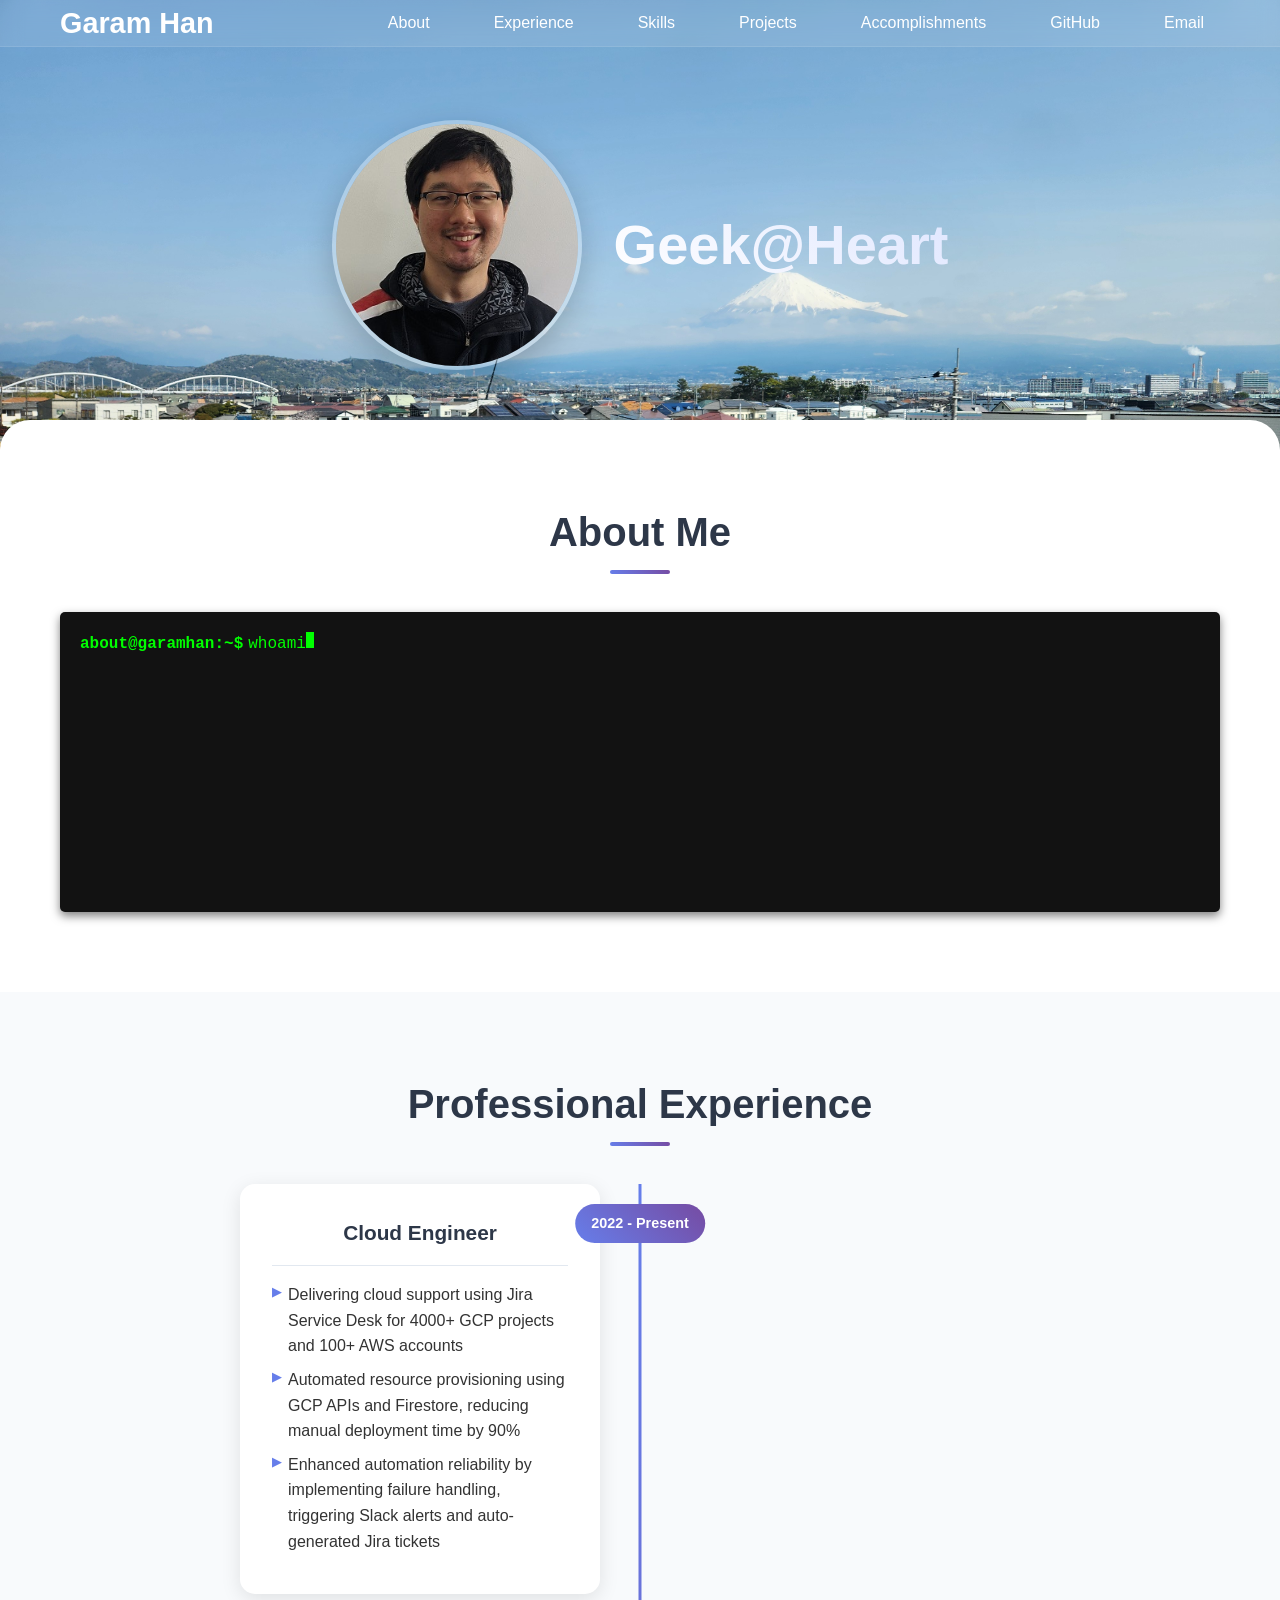
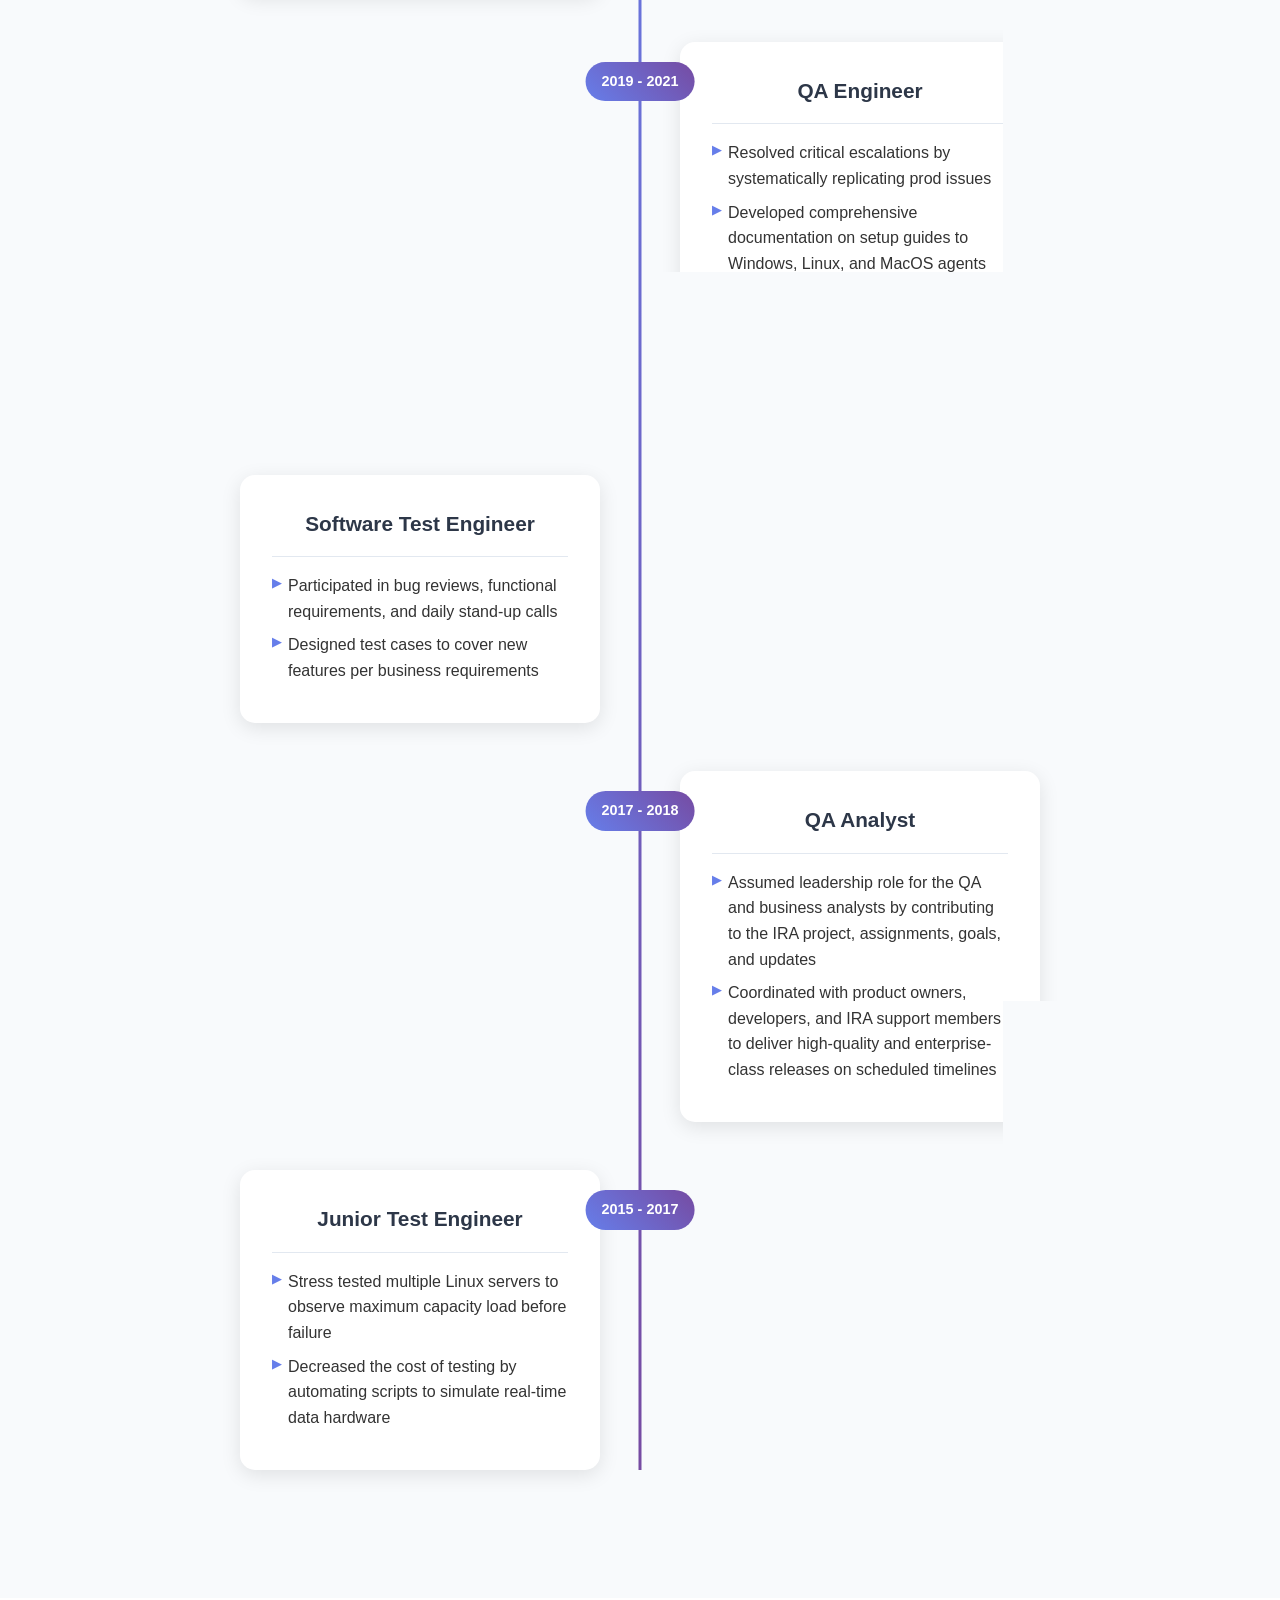
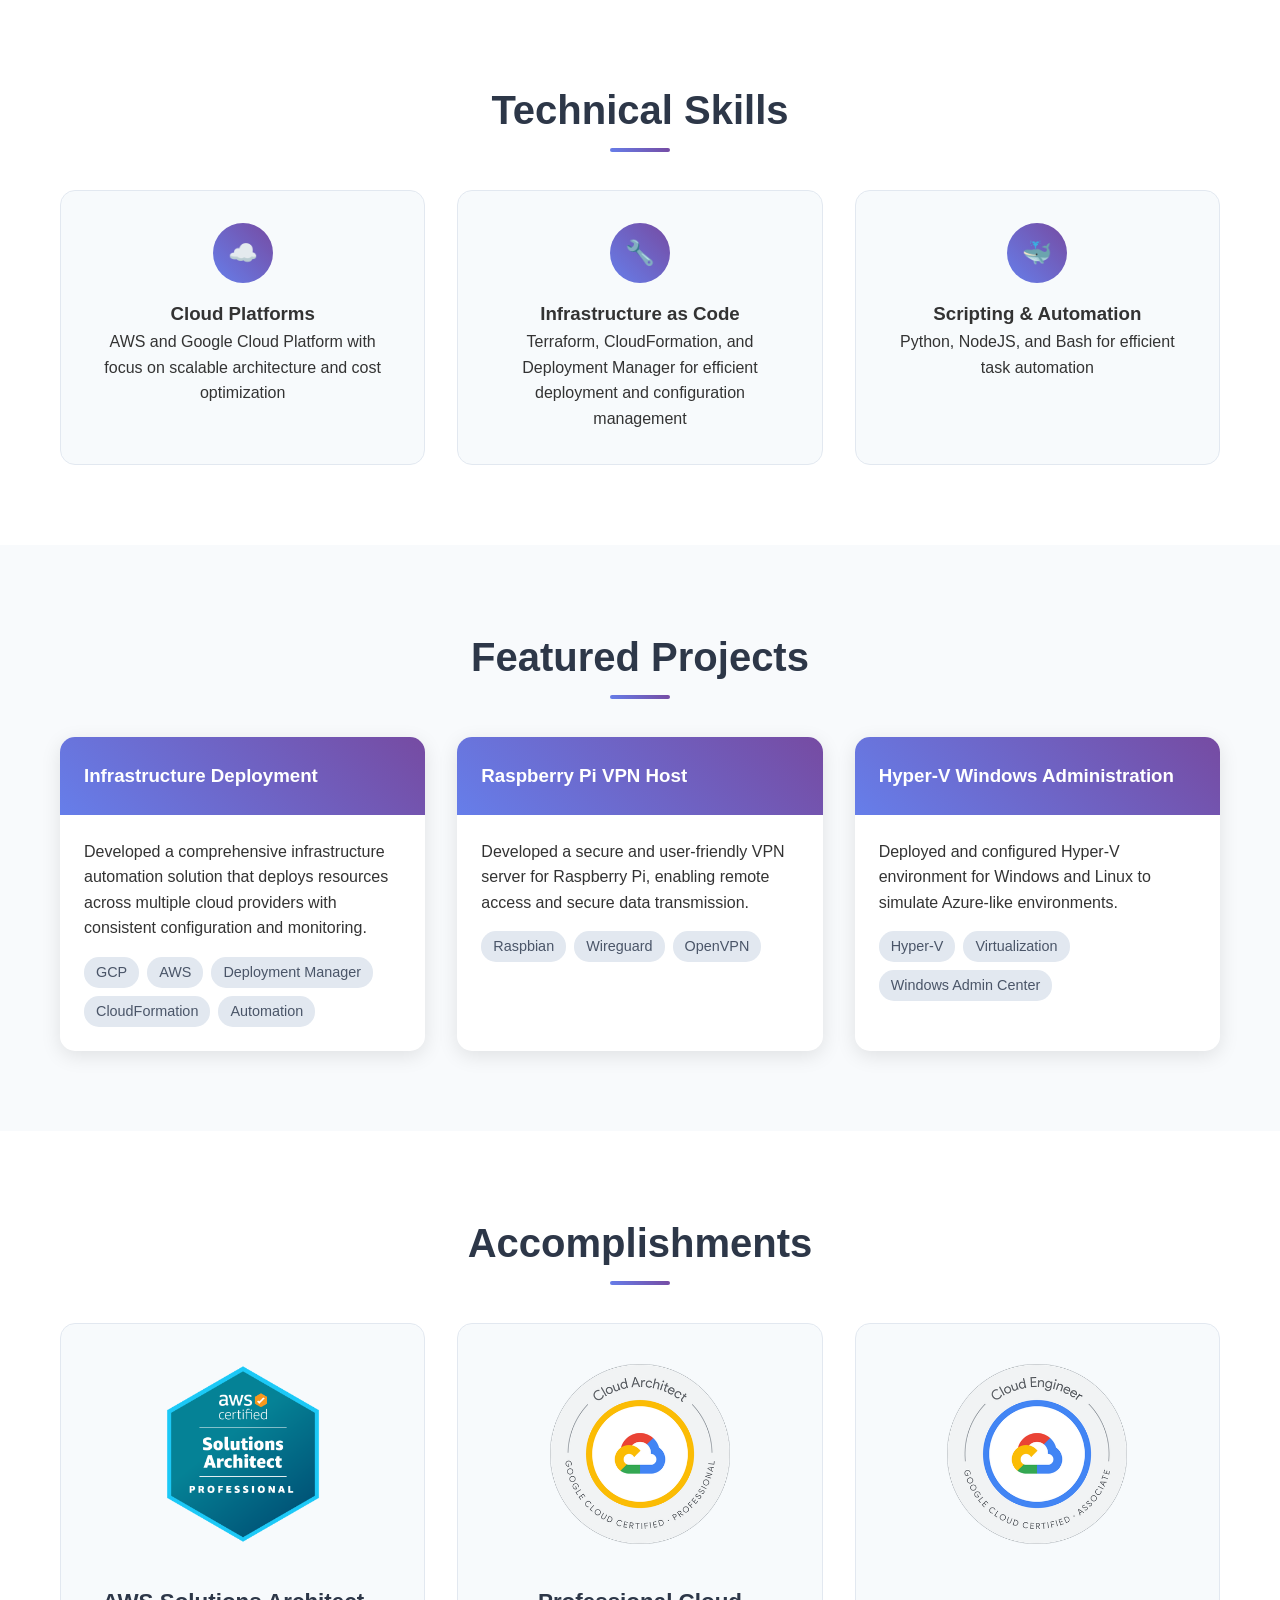
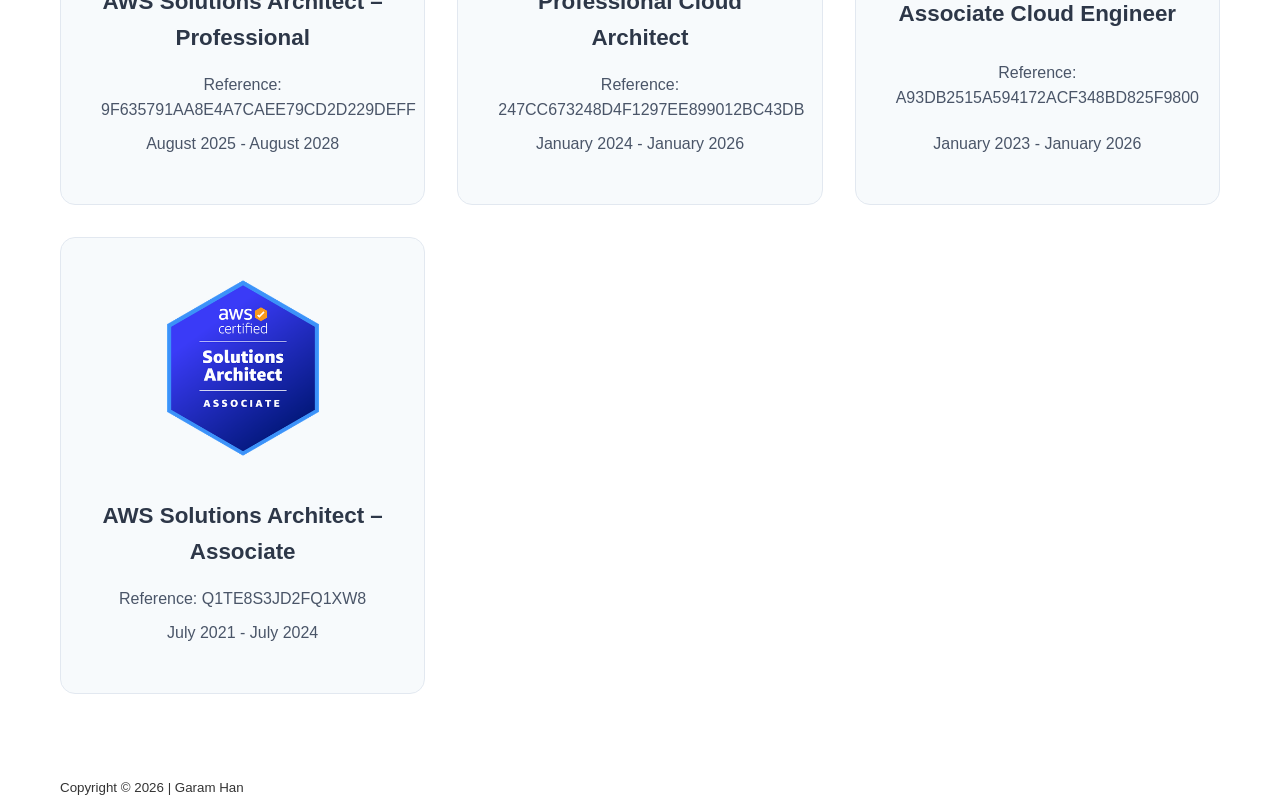
==== index.html @ a317a65d "New web design" ====
<!DOCTYPE html>
<html lang="en">
<head>
    <meta charset="UTF-8">
    <meta name="viewport" content="width=device-width, initial-scale=1.0">
    <title>Garam Han</title>
    <link rel="stylesheet" href="assets/css/main.css">
    <link rel="shortcut icon" href="images/favicon.ico" />
</head>
<body>
    <header>
        <nav class="container">
            <a class="logo">Garam Han</a>
            <ul class="nav-links">
                <li><a href="#about">About</a></li>
                <li><a href="#experience">Experience</a></li>
                <li><a href="#skills">Skills</a></li>
                <li><a href="#projects">Projects</a></li>
                <li><a href="#accomplishments">Accomplishments</a></li>
                <li><a href="https://github.com/garamh" target="_blank" rel="noopener noreferrer">GitHub</a></li>
                <li><a href="mailto:garamhan.it@gmail.com">Email</a></li>
            </ul>
        </nav>
    </header>

    <section class="hero">
        <div class="container">
            <div class="hero-content">
                <div class="hero-header">
                    <img src="images/profile.jpg" alt="Garam Han" class="hero-photo">
                    <h1>Geek@Heart</h1>
                </div>
            </div>
        </div>
    </section>

    <main>
        <section id="about" class="section">
            <div class="container">
            <h2 class="section-title">About Me</h2>
            <div class="about-content" style="display: flex; justify-content: center; align-items: center;">
                <div class="about-text fade-in-up" style="width: 100%; display: flex; justify-content: center;">
                <div id="cli" class="cli-console"></div>
                <script>
                    const cli = document.getElementById('cli');
                    const MAX_LINES = 6; // Maximum number of visible lines
                    let currentCursor = null;

                    function typeText(element, text, cursor, callback) {
                        let index = 0;
                        const interval = setInterval(() => {
                            if (index < text.length) {
                                element.textContent += text[index++];
                                if (cursor) {
                                    cursor.style.transform = `translateX(${element.offsetWidth}px)`;
                                }
                                checkAndRemoveOldLines();
                            } else {
                                clearInterval(interval);
                                if (callback) callback();
                            }
                        }, 150); // Slowed down typing speed
                    }

                    function checkAndRemoveOldLines() {
                        const lines = cli.querySelectorAll('.input-line');
                        if (lines.length > MAX_LINES) {
                            lines[0].remove();
                        }
                    }

                    function addInputLine(textToType = '', callback) {
                        // Remove previous cursor
                        if (currentCursor) {
                            currentCursor.remove();
                        }

                        const inputLine = document.createElement('div');
                        inputLine.className = 'input-line';

                        const label = document.createElement('label');
                        label.textContent = 'about@garamhan:~$ ';

                        const textContainer = document.createElement('div');
                        textContainer.className = 'text-container';

                        const span = document.createElement('span');
                        span.textContent = '';

                        const cursor = document.createElement('span');
                        cursor.className = 'blinking-cursor';
                        cursor.textContent = ' ';
                        currentCursor = cursor;

                        textContainer.appendChild(span);
                        textContainer.appendChild(cursor);
                        inputLine.appendChild(label);
                        inputLine.appendChild(textContainer);
                        cli.appendChild(inputLine);

                        typeText(span, textToType, cursor, callback);
                    }

                    function addOutputLine(text, delay = 800) { // Increased delay
                        return new Promise(resolve => {
                            setTimeout(() => {
                                const outputLine = document.createElement('div');
                                outputLine.className = 'input-line';
                                outputLine.innerHTML = text;
                                cli.appendChild(outputLine);
                                checkAndRemoveOldLines();
                                resolve();
                            }, delay);
                        });
                    }

                    async function initializeCLI() {
                        // Initial command
                        addInputLine('whoami', () => {
                            setTimeout(async () => {
                                await addOutputLine('Garam Han');
                                setTimeout(() => {
                                    addInputLine('cat about.txt', async () => {
                                        const lines = [
                                            'Passionate Cloud Engineer with expertise in AWS and Google Cloud.',
                                            'Specializing in:',
                                            '• Cloud Infrastructure & Automation',
                                            '• Infrastructure as Code (Terraform)',
                                            '• Container Orchestration (Kubernetes)',
                                            '• CI/CD Pipelines'
                                        ];
                                        
                                        for (let line of lines) {
                                            await addOutputLine(line, 800); // Slowed down line appearance
                                        }
                                    });
                                }, 1500); // Increased delay
                            }, 1000);
                        });
                    }

                    window.onload = initializeCLI;
                </script>
                </div>
            </div>
            </div>
        </section>

        <section id="experience" class="section" style="background: #f8fafc;">
            <div class="container">
                <h2 class="section-title">Professional Experience</h2>
                <div class="timeline">
                    <div class="timeline-item fade-in-up">
                        <div class="timeline-date">2022 - Present</div>
                        <div class="timeline-content">
                            <div class="timeline-role" style="text-align: center;">Cloud Engineer</div>
                            <!-- <div class="timeline-description">
                                Leading cloud infrastructure automation and optimization initiatives for enterprise clients.
                            </div> -->
                            <div class="timeline-achievements">
                                <ul>
                                    <li>Delivering cloud support using Jira Service Desk for 4000+ GCP projects and 100+ AWS accounts</li>
                                    <li>Automated resource provisioning using GCP APIs and Firestore, reducing manual deployment time by 90%</li>
                                    <li>Enhanced automation reliability by implementing failure handling, triggering Slack alerts and auto-generated Jira tickets</li>
                                </ul>
                            </div>
                        </div>
                    </div>
                    
                    <div class="timeline-item fade-in-up">
                        <div class="timeline-date">2019 - 2021</div>
                        <div class="timeline-content">
                            <div class="timeline-role" style="text-align: center;">QA Engineer</div>
                            <!-- <div class="timeline-description">
                                Focused on containerization and CI/CD pipeline development for scalable applications.
                            </div> -->
                            <div class="timeline-achievements">
                                <ul>
                                    <li>Resolved critical escalations by systematically replicating prod issues</li>
                                    <li>Developed comprehensive documentation on setup guides to Windows, Linux, and MacOS agents for QA testing</li>
                                    <li>Executed weekly production deployments, validating hotfixes and feature releases with 95% success rate</li>
                                </ul>
                            </div>
                        </div>
                    </div>
                    
                    <div class="timeline-item fade-in-up">
                        <div class="timeline-date">2018 - 2019</div>
                        <div class="timeline-content">
                            <div class="timeline-role" style="text-align: center;">Software Test Engineer</div>
                            <!-- <div class="timeline-description">
                                Started career focusing on cloud infrastructure basics and automation tools.
                            </div> -->
                            <div class="timeline-achievements">
                                <ul>
                                    <li>Participated in bug reviews, functional requirements, and daily stand-up calls</li>
                                    <li>Designed test cases to cover new features per business requirements</li>
                                </ul>
                            </div>
                        </div>
                    </div>

                    <div class="timeline-item fade-in-up">
                        <div class="timeline-date">2017 - 2018</div>
                        <div class="timeline-content">
                            <div class="timeline-role" style="text-align: center;">QA Analyst</div>
                            <!-- <div class="timeline-description">
                                Started career focusing on cloud infrastructure basics and automation tools.
                            </div> -->
                            <div class="timeline-achievements">
                                <ul>
                                    <li>Assumed leadership role for the QA and business analysts by contributing to the IRA project, assignments, goals, and updates</li>
                                    <li>Coordinated with product owners, developers, and IRA support members to deliver high-quality and enterprise-class releases on scheduled timelines</li>
                                </ul>
                            </div>
                        </div>
                    </div>

                    <div class="timeline-item fade-in-up">
                        <div class="timeline-date">2015 - 2017</div>
                        <div class="timeline-content">
                            <div class="timeline-role" style="text-align: center;">Junior Test Engineer</div>
                            <!-- <div class="timeline-description">
                                Started career focusing on cloud infrastructure basics and automation tools.
                            </div> -->
                            <div class="timeline-achievements">
                                <ul>
                                    <li>Stress tested multiple Linux servers to observe maximum capacity load before failure</li>
                                    <li>Decreased the cost of testing by automating scripts to simulate real-time data hardware</li>
                                </ul>
                            </div>
                        </div>
                    </div>
                </div>
            </div>
        </section>

        <section id="skills" class="section">
            <div class="container">
                <h2 class="section-title">Technical Skills</h2>
                <div class="skills-grid">
                    <div class="skill-card fade-in-up">
                        <div class="skill-icon">☁️</div>
                        <h3>Cloud Platforms</h3>
                        <p>AWS and Google Cloud Platform with focus on scalable architecture and cost optimization</p>
                    </div>
                    <div class="skill-card fade-in-up">
                        <div class="skill-icon">🔧</div>
                        <h3>Infrastructure as Code</h3>
                        <p>Terraform, CloudFormation, and Deployment Manager for efficient deployment and configuration management</p>
                    </div>
                    <div class="skill-card fade-in-up">
                        <div class="skill-icon">🐳</div>
                        <h3>Scripting & Automation</h3>
                        <p>Python, NodeJS, and Bash for efficient task automation</p>
                    </div>
                </div>
            </div>
        </section>

        <section id="projects" class="section" style="background: #f8fafc;">
            <div class="container">
                <h2 class="section-title">Featured Projects</h2>
                <div class="projects-grid">
                    <div class="project-card fade-in-up">
                        <div class="project-header">
                            <h3>Infrastructure Deployment</h3>
                        </div>
                        <div class="project-content">
                            <p>Developed a comprehensive infrastructure automation solution that deploys resources across multiple cloud providers with consistent configuration and monitoring.</p>
                            <div class="tech-tags">
                                <span class="tech-tag">GCP</span>
                                <span class="tech-tag">AWS</span>
                                <span class="tech-tag">Deployment Manager</span>
                                <span class="tech-tag">CloudFormation</span>
                                <span class="tech-tag">Automation</span>
                            </div>
                        </div>
                    </div>
                    <div class="project-card fade-in-up">
                        <div class="project-header">
                            <h3>Raspberry Pi VPN Host</h3>
                        </div>
                        <div class="project-content">
                            <p>Developed a secure and user-friendly VPN server for Raspberry Pi, enabling remote access and secure data transmission.</p>
                            <div class="tech-tags">
                                <span class="tech-tag">Raspbian</span>
                                <span class="tech-tag">Wireguard</span>
                                <span class="tech-tag">OpenVPN</span>
                            </div>
                        </div>
                    </div>
                    <div class="project-card fade-in-up">
                        <div class="project-header">
                            <h3>Hyper-V Windows Administration</h3>
                        </div>
                        <div class="project-content">
                            <p>Deployed and configured Hyper-V environment for Windows and Linux to simulate Azure-like environments.</p>
                            <div class="tech-tags">
                                <span class="tech-tag">Hyper-V</span>
                                <span class="tech-tag">Virtualization</span>
                                <span class="tech-tag">Windows Admin Center</span>
                            </div>
                        </div>
                    </div>
                </div>
            </div>
        </section>

        <section id="accomplishments" class="section">
            <div class="container">
                <h2 class="section-title">Accomplishments</h2>
                <div class="accomplishments-grid">
                    <div class="skill-card fade-in-up">
                        <a href="https://www.credly.com/users/garam" class="image" target="_blank" rel="noopener noreferrer"><img src="images/sap.png" alt="" /></a>
                        <h3>AWS Solutions Architect – Professional</h3>
                        <p>Reference: 9F635791AA8E4A7CAEE79CD2D229DEFF</p>
                        <p>August 2025 - August 2028</p>
                    </div>
                    <div class="skill-card fade-in-up">
                        <a href="https://www.credly.com/users/garam" class="image" target="_blank" rel="noopener noreferrer"><img src="images/pca.png" alt="" /></a>
                        <h3>Professional Cloud Architect</h3>
                        <p>Reference: 247CC673248D4F1297EE899012BC43DB</p>
                        <p>January 2024 - January 2026</p>
                    </div>
                    <div class="skill-card fade-in-up">
                        <a href="https://www.credly.com/users/garam" class="image" target="_blank" rel="noopener noreferrer"><img src="images/ace.png" alt="" /></a>
                        <h3>Associate Cloud Engineer</h3>
                        <p>Reference: A93DB2515A594172ACF348BD825F9800</p>
                        <p>January 2023 - January 2026</p>
                    </div>
                    <div class="skill-card fade-in-up">
                        <a href="https://www.credly.com/users/garam" class="image" target="_blank" rel="noopener noreferrer"><img src="images/co2.png" alt="" /></a>
                        <h3>AWS Solutions Architect – Associate</h3>
                        <p>Reference: Q1TE8S3JD2FQ1XW8</p>
                        <p>July 2021 - July 2024</p>
                    </div>
                </div>
            </div>
        </section>

        <section class="footer">
            <div class="container">
                <small class="copyright">Copyright &copy; <script>document.write(new Date().getFullYear())</script> | Garam Han
				    </small>
            </div>
        </section>
    </main>

    <script src="assets/js/main.js"></script>
</body>
</html>
---- assets/css/main.css ----
* {
    margin: 0;
    padding: 0;
    box-sizing: border-box;
}

@keyframes blink {
    0%, 100% { opacity: 1; }
    50% { opacity: 0; }
}

body {
    font-family: -apple-system, BlinkMacSystemFont, 'Segoe UI', Roboto, Oxygen, Ubuntu, Cantarell, sans-serif;
    line-height: 1.6;
    color: #333;
    background: url('../../images/fuji.jpg') center 85%/cover no-repeat fixed;
    min-height: 100vh;
    position: relative;
    background-color: #f5f5f5;
}

body::before {
    content: '';
    position: absolute;
    top: 0;
    left: 0;
    right: 0;
    bottom: 0;
    /* background: linear-gradient(135deg, rgba(102, 126, 234, 0.8) 0%, rgba(118, 75, 162, 0.8) 100%); */
    z-index: 1;
}

body > * {
    position: relative;
    z-index: 2;
}

.container {
    max-width: 1200px;
    margin: 0 auto;
    padding: 0 20px;
}

/* Header */
header {
    background: rgba(255, 255, 255, 0.1);
    backdrop-filter: blur(10px);
    border-bottom: 1px solid rgba(255, 255, 255, 0.1);
    position: fixed;
    width: 100%;
    top: 0;
    z-index: 1000;
    transition: all 0.3s ease;
}

nav {
    display: flex;
    justify-content: space-between;
    align-items: center;
    padding: 1rem 0;
}

.logo {
    font-size: 1.8rem;
    font-weight: 700;
    color: white;
    text-decoration: none;
}

.nav-links {
    display: flex;
    list-style: none;
    gap: 2rem;
}

.nav-links a {
    color: white;
    text-decoration: none;
    font-weight: 500;
    transition: all 0.3s ease;
    padding: 0.5rem 1rem;
    border-radius: 25px;
}

.nav-links a:hover {
    background: rgba(255, 255, 255, 0.2);
    transform: translateY(-2px);
}

/* Hero Section */
.hero {
    padding: 120px 0 80px;
    text-align: center;
    color: white;
}

.hero-content {
    animation: fadeInUp 1s ease-out;
}

.hero-header {
    display: flex;
    align-items: center;
    justify-content: center;
    gap: 2rem;
}

/* CLI Console Styles */
.cli-console {
    background-color: rgba(0, 0, 0, 0.8);
    border-radius: 8px;
    padding: 20px;
    color: #fff;
    font-family: 'Courier New', Courier, monospace;
    min-width: 600px;
    min-height: 200px;
    box-shadow: 0 4px 6px rgba(0, 0, 0, 0.1);
}

.input-line {
    white-space: nowrap;
    margin-bottom: 10px;
    font-size: 16px;
}

.input-line label {
    color: #00ff00;
    margin-right: 8px;
}

.blinking-cursor {
    animation: blink 1s infinite;
    margin-bottom: 1rem;
}

.hero-photo {
    width: 250px;
    height: 250px;
    border-radius: 50%;
    border: 4px solid rgba(255, 255, 255, 0.3);
    box-shadow: 0 10px 30px rgba(0, 0, 0, 0.2);
    object-fit: cover;
    user-select: none;
    -webkit-user-drag: none;
    -webkit-user-select: none;
    -moz-user-select: none;
    -ms-user-select: none;
    pointer-events: none;
    display: block;
    overflow: hidden;
}

.hero h1 {
    font-size: 3.5rem;
    font-weight: 700;
    background: linear-gradient(45deg, #fff, #e0e7ff);
    background-clip: text;
    -webkit-background-clip: text;
    -webkit-text-fill-color: transparent;
}

@keyframes float {
    0%, 100% { transform: translateY(0px); }
    50% { transform: translateY(-10px); }
}

.hero .subtitle {
    font-size: 1.3rem;
    margin-bottom: 2rem;
    opacity: 0.9;
}

.cta-button {
    display: inline-block;
    padding: 12px 30px;
    background: linear-gradient(45deg, #ff6b6b, #ee5a52);
    color: white;
    text-decoration: none;
    border-radius: 50px;
    font-weight: 600;
    transition: all 0.3s ease;
    box-shadow: 0 4px 15px rgba(255, 107, 107, 0.3);
}

.cta-button:hover {
    transform: translateY(-3px);
    box-shadow: 0 8px 25px rgba(255, 107, 107, 0.4);
}

/* Main Content */
main {
    background: white;
    border-radius: 30px 30px 0 0;
    margin-top: -30px;
    position: relative;
    z-index: 10;
    min-height: 100vh;
}

.section {
    padding: 80px 0;
}

.section-title {
    font-size: 2.5rem;
    text-align: center;
    margin-bottom: 3rem;
    color: #2d3748;
    position: relative;
}

.section-title::after {
    content: '';
    position: absolute;
    bottom: -10px;
    left: 50%;
    transform: translateX(-50%);
    width: 60px;
    height: 4px;
    background: linear-gradient(45deg, #667eea, #764ba2);
    border-radius: 2px;
}

/* About Section */
.about-content {
    display: grid;
    grid-template-columns: 1fr 1fr;
    gap: 4rem;
    align-items: center;
}

.about-text {
    font-size: 1.1rem;
    line-height: 1.8;
    color: #4a5568;
}

.about-image {
    text-align: center;
}

.profile-card {
    background: linear-gradient(135deg, #667eea 0%, #764ba2 100%);
    padding: 2rem;
    border-radius: 20px;
    color: white;
    box-shadow: 0 20px 40px rgba(102, 126, 234, 0.2);
}

/* Experience Timeline */
.timeline {
    position: relative;
    max-width: 800px;
    margin: 0 auto;
}

.timeline::before {
    content: '';
    position: absolute;
    left: 50%;
    top: 0;
    bottom: 0;
    width: 3px;
    background: linear-gradient(180deg, #667eea, #764ba2);
    transform: translateX(-50%);
}

.timeline-item {
    margin-bottom: 3rem;
    position: relative;
}

.timeline-content {
    background: white;
    padding: 2rem;
    border-radius: 15px;
    box-shadow: 0 5px 20px rgba(0, 0, 0, 0.1);
    width: 45%;
    position: relative;
    transition: all 0.3s ease;
}

.timeline-content:hover {
    transform: translateY(-5px);
    box-shadow: 0 10px 30px rgba(0, 0, 0, 0.15);
}

.timeline-item:nth-child(odd) .timeline-content {
    margin-left: auto;
    margin-right: 55%;
}

.timeline-item:nth-child(even) .timeline-content {
    margin-left: 55%;
}

.timeline-date {
    position: absolute;
    left: 50%;
    top: 20px;
    transform: translateX(-50%);
    background: linear-gradient(45deg, #667eea, #764ba2);
    color: white;
    padding: 0.5rem 1rem;
    border-radius: 20px;
    font-weight: 600;
    font-size: 0.9rem;
    z-index: 10;
}

.timeline-company {
    color: #667eea;
    font-weight: 600;
    font-size: 0.9rem;
    margin-bottom: 0.5rem;
}

.timeline-role {
    font-size: 1.3rem;
    font-weight: 600;
    color: #2d3748;
    margin-bottom: 1rem;
}

.timeline-description {
    color: #4a5568;
    line-height: 1.6;
}

.timeline-achievements {
    margin-top: 1rem;
    padding-top: 1rem;
    border-top: 1px solid #e2e8f0;
}

.timeline-achievements ul {
    list-style: none;
    padding-left: 0;
}

.timeline-achievements li {
    margin-bottom: 0.5rem;
    padding-left: 1rem;
    position: relative;
}

.timeline-achievements li::before {
    content: '▶';
    position: absolute;
    left: 0;
    color: #667eea;
    font-size: 0.8rem;
}

/* Skills Section */
.skills-grid {
    display: grid;
    grid-template-columns: repeat(auto-fit, minmax(250px, 1fr));
    gap: 2rem;
}

/* Accomplishments Section */
.accomplishments-grid {
    display: grid;
    grid-template-columns: repeat(auto-fit, minmax(350px, 1fr));
    gap: 2rem;
}

.skill-card {
    background: #f7fafc;
    padding: 2rem;
    border-radius: 15px;
    text-align: center;
    transition: all 0.3s ease;
    border: 1px solid #e2e8f0;
}

.skill-card:hover {
    transform: translateY(-5px);
    box-shadow: 0 10px 30px rgba(0, 0, 0, 0.1);
}

.skill-icon {
    width: 60px;
    height: 60px;
    background: linear-gradient(45deg, #667eea, #764ba2);
    border-radius: 50%;
    display: flex;
    align-items: center;
    justify-content: center;
    margin: 0 auto 1rem;
    font-size: 1.5rem;
    color: white;
}

/* Projects Section */
.projects-grid {
    display: grid;
    grid-template-columns: repeat(auto-fit, minmax(350px, 1fr));
    gap: 2rem;
}

.project-card {
    background: white;
    border-radius: 15px;
    overflow: hidden;
    box-shadow: 0 5px 20px rgba(0, 0, 0, 0.1);
    transition: all 0.3s ease;
}

.project-card:hover {
    transform: translateY(-10px);
    box-shadow: 0 20px 40px rgba(0, 0, 0, 0.15);
}

.project-header {
    background: linear-gradient(45deg, #667eea, #764ba2);
    padding: 1.5rem;
    color: white;
}

.project-content {
    padding: 1.5rem;
}

.tech-tags {
    display: flex;
    flex-wrap: wrap;
    gap: 0.5rem;
    margin-top: 1rem;
}

.tech-tag {
    background: #e2e8f0;
    color: #4a5568;
    padding: 0.25rem 0.75rem;
    border-radius: 15px;
    font-size: 0.9rem;
}

/* Animations */
@keyframes fadeInUp {
    from {
        opacity: 0;
        transform: translateY(30px);
    }
    to {
        opacity: 1;
        transform: translateY(0);
    }
}

.fade-in-up {
    animation: fadeInUp 0.8s ease-out forwards;
    opacity: 0;
}

/* Mobile Responsiveness */
@media (max-width: 768px) {
    .nav-links {
        display: none;
    }

    .hero-header {
        flex-direction: column;
        gap: 1rem;
    }

    .hero-photo {
        width: 100px;
        height: 100px;
    }

    .hero h1 {
        font-size: 2.5rem;
    }

    .about-content {
        grid-template-columns: 1fr;
        gap: 2rem;
    }

    .section {
        padding: 60px 0;
    }

    /* Timeline mobile styles */
    .timeline::before {
        left: 20px;
    }

    .timeline-content {
        width: calc(100% - 80px);
        margin-left: 60px !important;
        margin-right: 0 !important;
    }

    .timeline-date {
        left: 20px;
        transform: translateX(-50%);
    }
}

/* Smooth scrolling */
html {
    scroll-behavior: smooth;
}

/* Custom scrollbar */
::-webkit-scrollbar {
    width: 8px;
}

::-webkit-scrollbar-track {
    background: #f1f1f1;
}

::-webkit-scrollbar-thumb {
    background: linear-gradient(45deg, #667eea, #764ba2);
    border-radius: 4px;
}

#cli {
    font-family: 'Courier New', Courier, monospace;
    background-color: #121212; 
    color: #00ff00;
    border-radius: 5px;
    padding: clamp(10px, 3vw, 20px);
    overflow: hidden;
    box-shadow: 0 4px 10px rgba(0, 0, 0, 0.5);
    height: 300px;
    width: 100%;
    max-width: 100%;
    position: relative;
}

#cli .output {
	white-space: pre-wrap;
	line-height: 1.5;
	color: #00ff00;
}

#cli .input-line {
    margin: 0;
    padding: 0;
    line-height: 1.5;
    margin-bottom: 5px;
    width: 100%;
    display: flex;
    flex-wrap: wrap;
    align-items: baseline;
}

#cli .input-line .text-container {
    position: relative;
    display: inline-flex;
    align-items: baseline;
    flex: 1;
}

#cli .input-line label {
    color: #00ff00;
    font-weight: bold;
    white-space: nowrap;
    margin-right: 5px;
    flex-shrink: 0;
}

#cli .input-line span {
    color: #00ff00;
    margin: 0;
    white-space: pre-wrap;
    word-wrap: break-word;
}

#cli .blinking-cursor {
    position: absolute;
    display: inline-block;
    width: 8px;
    height: 1em;
    background-color: #00ff00;
    animation: blink 1s step-start infinite;
    transition: transform 0.1s ease-in-out;
}

@keyframes blink {
	50% {
		background-color: transparent;
	}
}

input {
    display: none;
}

img {
    pointer-events: none;
}

.skill-card img,
.accomplishments-grid .skill-card img {
    max-width: 100%;
    height: auto;
    width: 150px; /* Set a default width */
    display: block;
    margin: 0 auto 1rem;
    transition: transform 0.3s ease;
}

.skill-card img:hover,
.accomplishments-grid .skill-card img:hover {
    transform: scale(1.05);
}

.accomplishments-grid .skill-card {
    padding: 2.5rem;
    min-height: 300px;
    display: flex;
    flex-direction: column;
    justify-content: space-between;
}

.accomplishments-grid .skill-card h3 {
    font-size: 1.4rem;
    margin: 1rem 0;
    color: #2d3748;
}

.accomplishments-grid .skill-card p {
    color: #4a5568;
    margin-bottom: 0.5rem;
    font-size: 1rem;
}

/* Make certification images slightly larger */
.accomplishments-grid .skill-card img {
    width: 180px;
    height: auto;
    margin-bottom: 1.5rem;
}

@media (max-width: 768px) {
    /* Body adjustments */
    body {
        background-size: cover;
        background-position: center center;
        background-attachment: scroll; /* Better performance on mobile */
    }
    
    .container {
        padding: 0 15px; /* Reduced padding for mobile */
    }
    
    /* Header mobile fixes */
    .nav-links {
        display: none;
    }
    
    .logo {
        font-size: 1.5rem;
    }
    
    /* Hero section mobile */
    .hero {
        padding: 100px 0 60px;
    }
    
    .hero-header {
        flex-direction: column;
        gap: 1.5rem;
    }
    
    .hero-photo {
        width: 150px;
        height: 150px;
    }
    
    .hero h1 {
        font-size: 2.2rem;
        line-height: 1.2;
    }
    
    .hero .subtitle {
        font-size: 1.1rem;
        padding: 0 10px;
    }
    
    /* CLI Console Mobile Responsiveness */
    .cli-console {
        min-width: unset;
        width: 100%;
        max-width: 100%;
        padding: 15px;
        border-radius: 5px;
        overflow-x: auto;
        font-size: 14px;
    }
    
    #cli {
        width: 100%;
        min-width: unset;
        max-width: 100%;
        height: 250px;
        max-height: 400px;
        padding: 15px;
        font-size: 14px;
        overflow-x: auto;
    }
    
    #cli .input-line {
        flex-wrap: wrap;
        margin-bottom: 8px;
    }
    
    #cli .input-line label {
        margin-right: 3px;
        font-size: 14px;
    }
    
    #cli .input-line span {
        font-size: 14px;
        word-break: break-word;
    }
    
    #cli .blinking-cursor {
        width: 6px;
        height: 14px;
    }
    
    .input-line {
        font-size: 14px;
        margin-bottom: 8px;
        word-wrap: break-word;
        overflow-wrap: break-word;
    }
    
    /* Main content mobile */
    main {
        border-radius: 20px 20px 0 0;
        margin-top: -20px;
    }
    
    .section {
        padding: 50px 0;
    }
    
    .section-title {
        font-size: 2rem;
        margin-bottom: 2rem;
    }
    
    /* About section mobile */
    .about-content {
        grid-template-columns: 1fr;
        gap: 2rem;
    }
    
    .about-text {
        font-size: 1rem;
    }
    
    /* Timeline mobile */
    .timeline::before {
        left: 20px;
    }
    
    .timeline-content {
        width: calc(100% - 60px);
        margin-left: 50px !important;
        margin-right: 0 !important;
        padding: 1.5rem;
    }
    
    .timeline-date {
        left: 20px;
        transform: translateX(-50%);
        font-size: 0.8rem;
        padding: 0.4rem 0.8rem;
    }
    
    .timeline-role {
        font-size: 1.1rem;
    }
    
    /* Skills and Projects mobile */
    .skills-grid,
    .projects-grid {
        grid-template-columns: 1fr;
        gap: 1.5rem;
    }
    
    .skill-card,
    .project-card {
        margin: 0 10px;
    }
    
    /* CTA button mobile */
    .cta-button {
        padding: 10px 25px;
        font-size: 1rem;
    }
}

/* Extra small phones */
@media (max-width: 480px) {
    .container {
        padding: 0 10px;
    }
    
    .hero {
        padding: 90px 0 50px;
    }
    
    .hero h1 {
        font-size: 1.8rem;
    }
    
    .hero .subtitle {
        font-size: 1rem;
    }
    
    .hero-photo {
        width: 120px;
        height: 120px;
    }
    
    /* CLI extra small screens */
    .cli-console,
    #cli {
        padding: 12px;
        height: 200px;
        font-size: 12px;
    }
    
    #cli .input-line label,
    #cli .input-line span,
    .input-line {
        font-size: 12px;
    }
    
    #cli .blinking-cursor {
        width: 5px;
        height: 12px;
    }
    
    .section-title {
        font-size: 1.8rem;
    }
    
    .timeline-content {
        width: calc(100% - 40px);
        margin-left: 35px !important;
        padding: 1rem;
    }
    
    .timeline-date {
        left: 15px;
        font-size: 0.7rem;
        padding: 0.3rem 0.6rem;
    }
}

/* Landscape phone orientation */
@media (max-width: 768px) and (orientation: landscape) {
    .hero {
        padding: 80px 0 40px;
    }
    
    .hero-header {
        flex-direction: row;
        align-items: center;
        justify-content: center;
        gap: 2rem;
    }
    
    .hero-photo {
        width: 120px;
        height: 120px;
    }
    
    .hero h1 {
        font-size: 2rem;
    }
    
    #cli {
        height: 180px;
    }
}

/* Ensure text doesn't overflow on very small screens */
@media (max-width: 320px) {
    .hero h1 {
        font-size: 1.6rem;
        word-break: break-word;
    }
    
    .cli-console,
    #cli {
        font-size: 11px;
        padding: 10px;
    }
    
    .timeline-content {
        width: calc(100% - 30px);
        margin-left: 25px !important;
    }
}
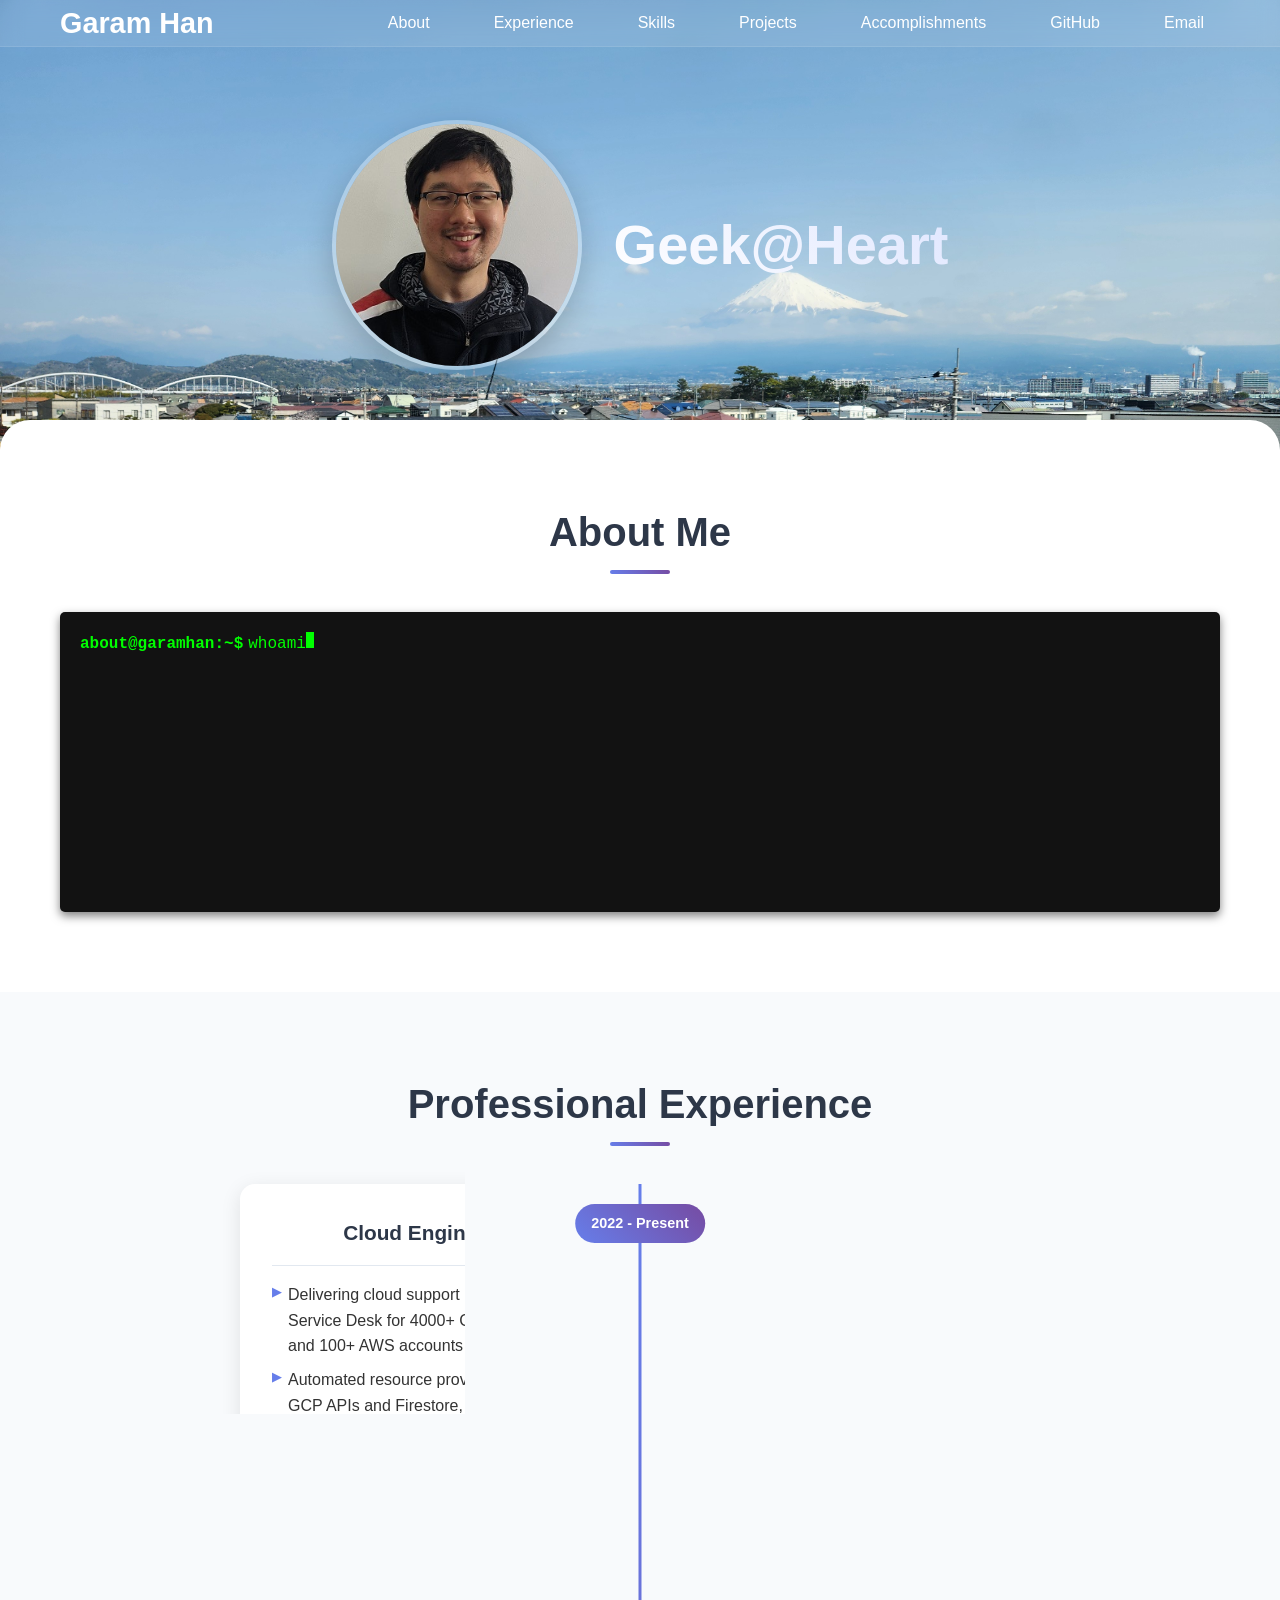
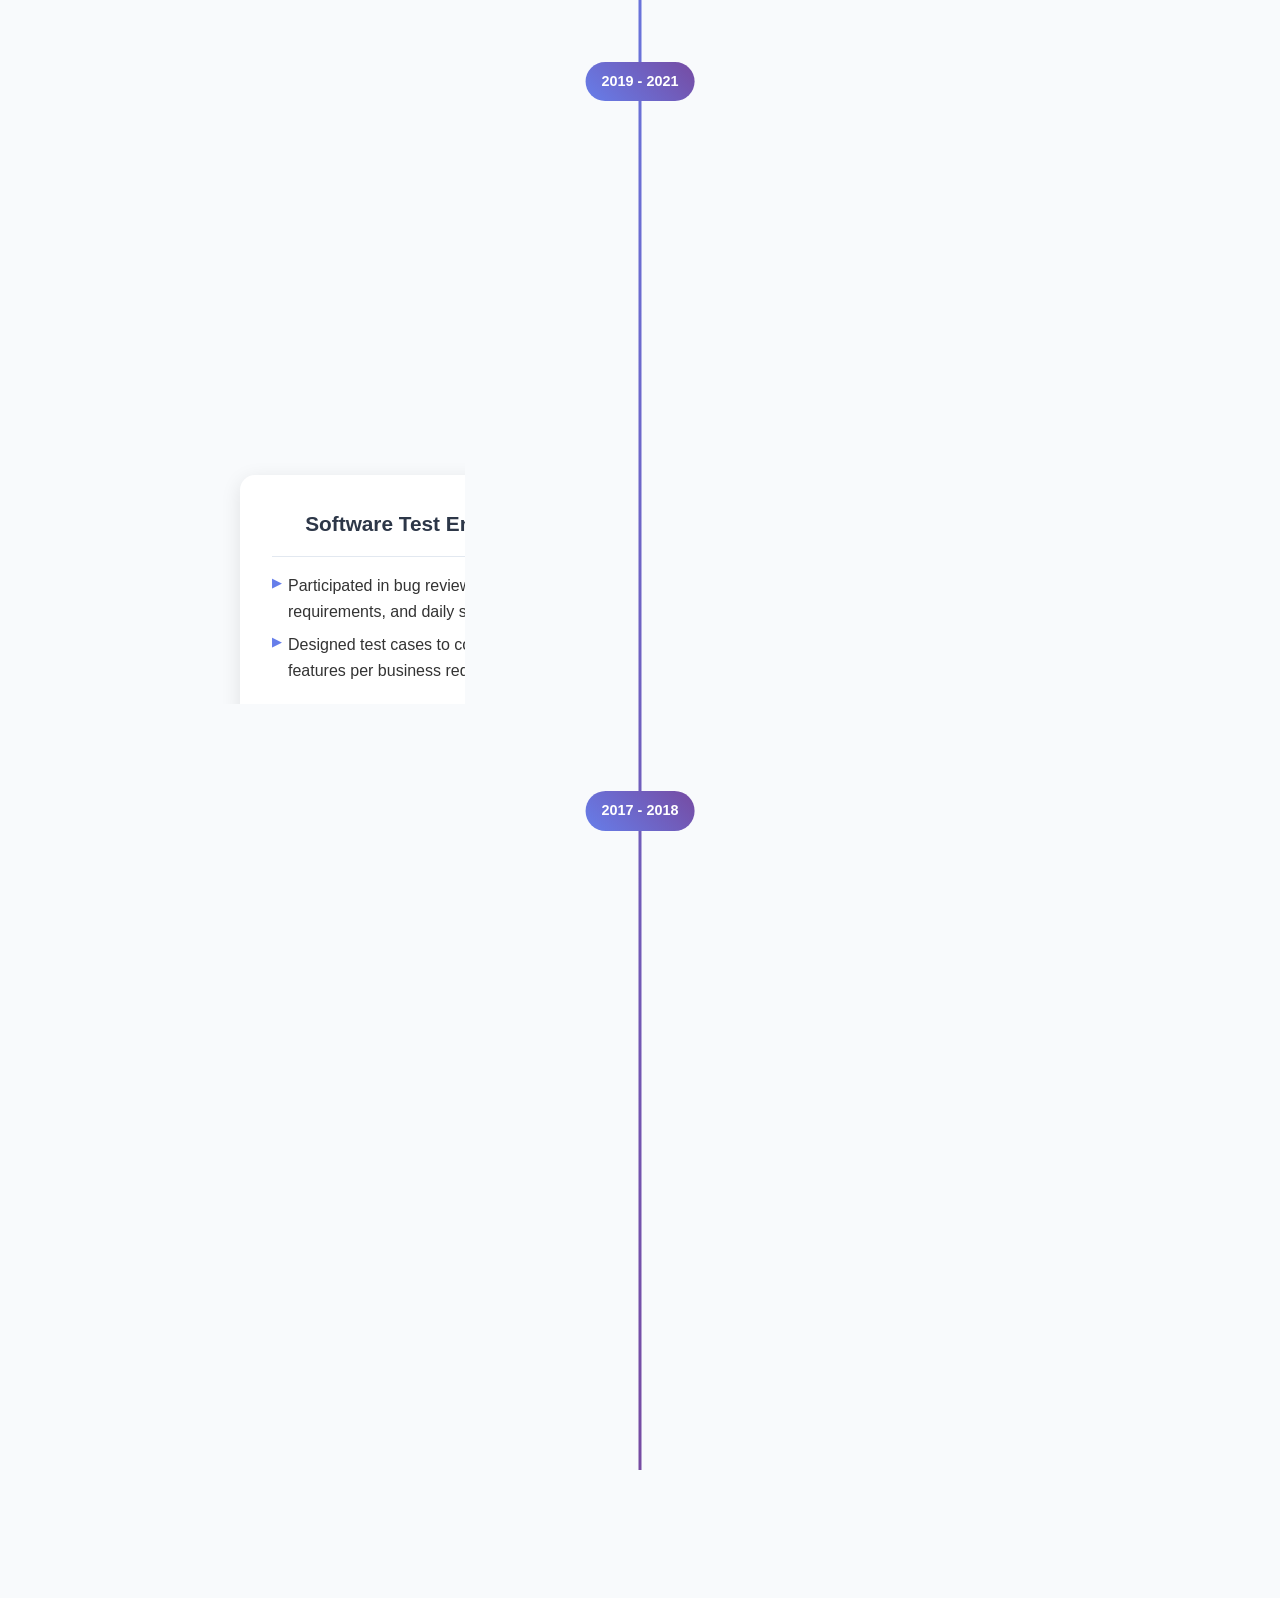
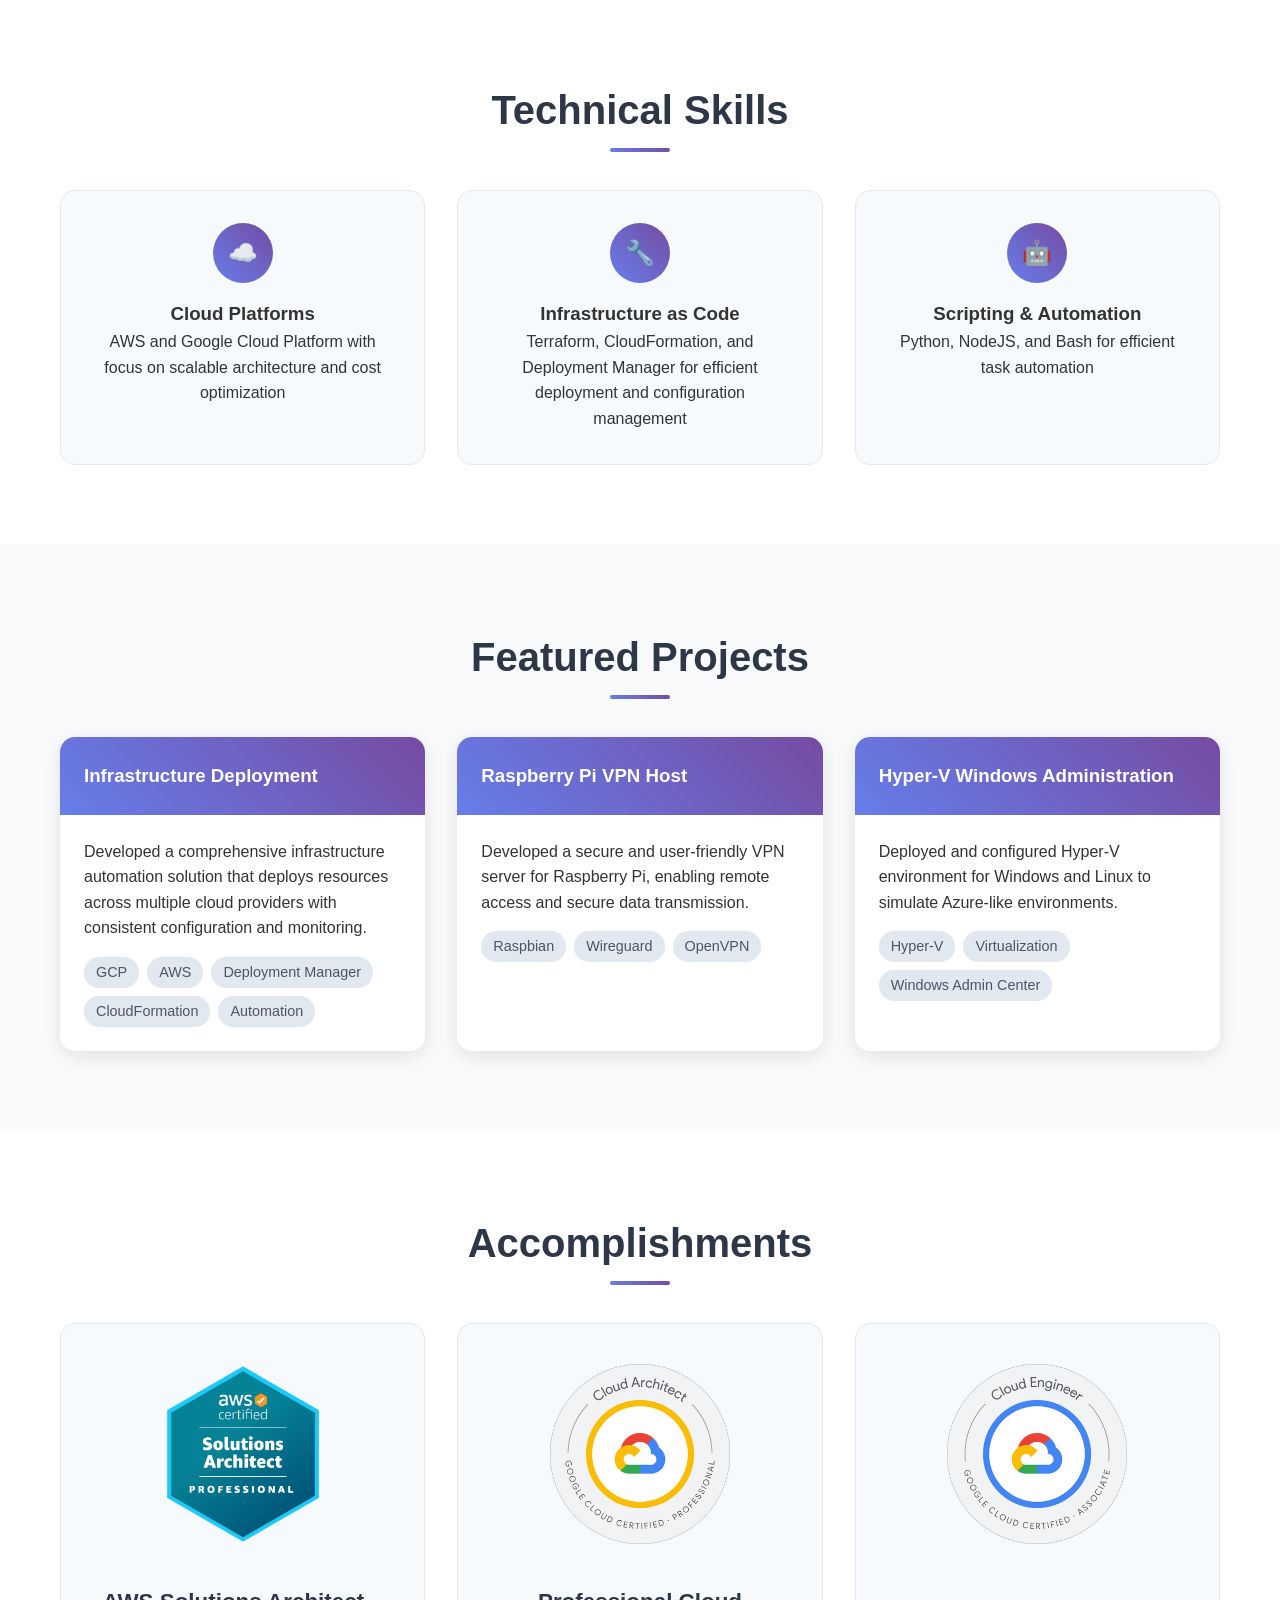
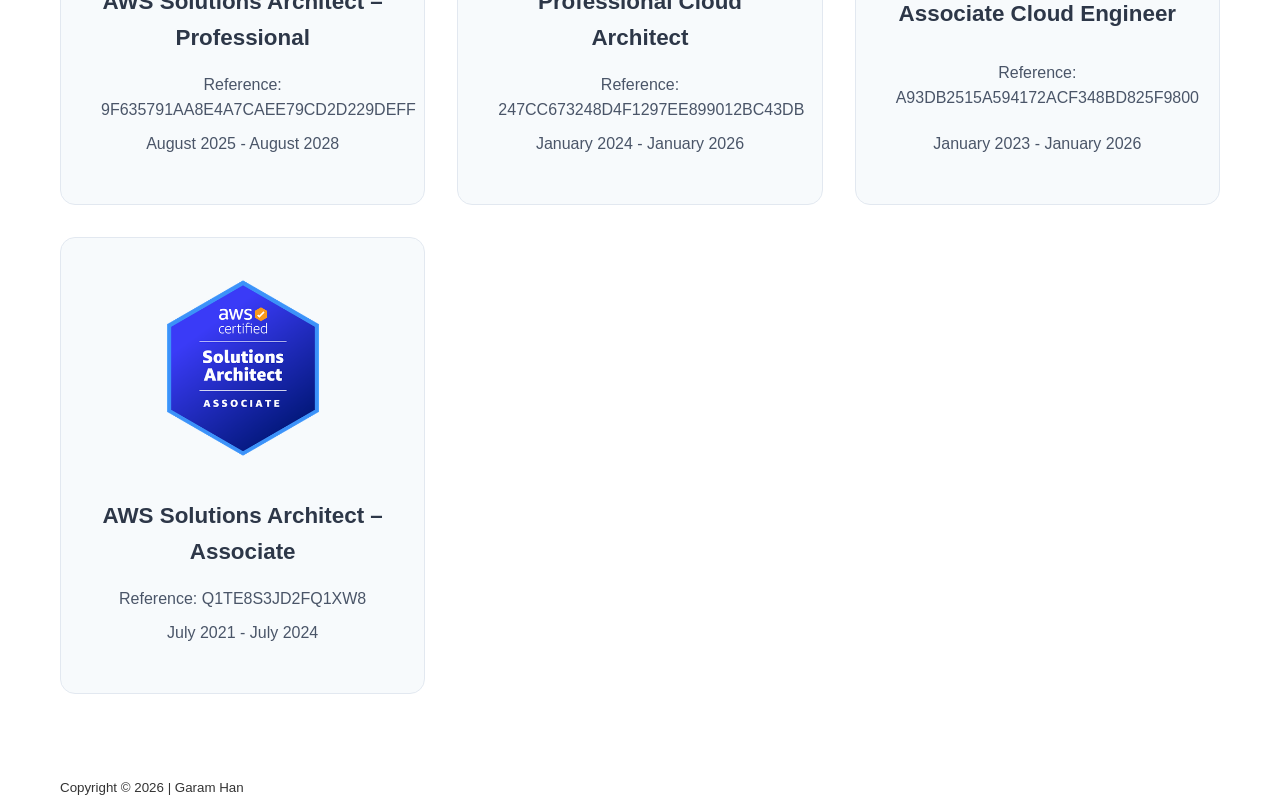
==== commit 474543e9: "Update index.html" ====
--- a/index.html
+++ b/index.html
@@ -125,9 +125,10 @@
                                             'Passionate Cloud Engineer with expertise in AWS and Google Cloud.',
                                             'Specializing in:',
                                             '• Cloud Infrastructure & Automation',
-                                            '• Infrastructure as Code (Terraform)',
-                                            '• Container Orchestration (Kubernetes)',
-                                            '• CI/CD Pipelines'
+                                            '• Infrastructure as Code',
+                                            '• Manual and Automated Testing',
+                                            '• Monitoring, Logging, and Alerting',
+                                            '• Containerization'
                                         ];
                                         
                                         for (let line of lines) {
@@ -171,9 +172,6 @@
                         <div class="timeline-date">2019 - 2021</div>
                         <div class="timeline-content">
                             <div class="timeline-role" style="text-align: center;">QA Engineer</div>
-                            <!-- <div class="timeline-description">
-                                Focused on containerization and CI/CD pipeline development for scalable applications.
-                            </div> -->
                             <div class="timeline-achievements">
                                 <ul>
                                     <li>Resolved critical escalations by systematically replicating prod issues</li>
@@ -188,9 +186,6 @@
                         <div class="timeline-date">2018 - 2019</div>
                         <div class="timeline-content">
                             <div class="timeline-role" style="text-align: center;">Software Test Engineer</div>
-                            <!-- <div class="timeline-description">
-                                Started career focusing on cloud infrastructure basics and automation tools.
-                            </div> -->
                             <div class="timeline-achievements">
                                 <ul>
                                     <li>Participated in bug reviews, functional requirements, and daily stand-up calls</li>
@@ -204,9 +199,6 @@
                         <div class="timeline-date">2017 - 2018</div>
                         <div class="timeline-content">
                             <div class="timeline-role" style="text-align: center;">QA Analyst</div>
-                            <!-- <div class="timeline-description">
-                                Started career focusing on cloud infrastructure basics and automation tools.
-                            </div> -->
                             <div class="timeline-achievements">
                                 <ul>
                                     <li>Assumed leadership role for the QA and business analysts by contributing to the IRA project, assignments, goals, and updates</li>
@@ -220,9 +212,6 @@
                         <div class="timeline-date">2015 - 2017</div>
                         <div class="timeline-content">
                             <div class="timeline-role" style="text-align: center;">Junior Test Engineer</div>
-                            <!-- <div class="timeline-description">
-                                Started career focusing on cloud infrastructure basics and automation tools.
-                            </div> -->
                             <div class="timeline-achievements">
                                 <ul>
                                     <li>Stress tested multiple Linux servers to observe maximum capacity load before failure</li>
@@ -250,7 +239,7 @@
                         <p>Terraform, CloudFormation, and Deployment Manager for efficient deployment and configuration management</p>
                     </div>
                     <div class="skill-card fade-in-up">
-                        <div class="skill-icon">🐳</div>
+                        <div class="skill-icon">🤖</div>
                         <h3>Scripting & Automation</h3>
                         <p>Python, NodeJS, and Bash for efficient task automation</p>
                     </div>
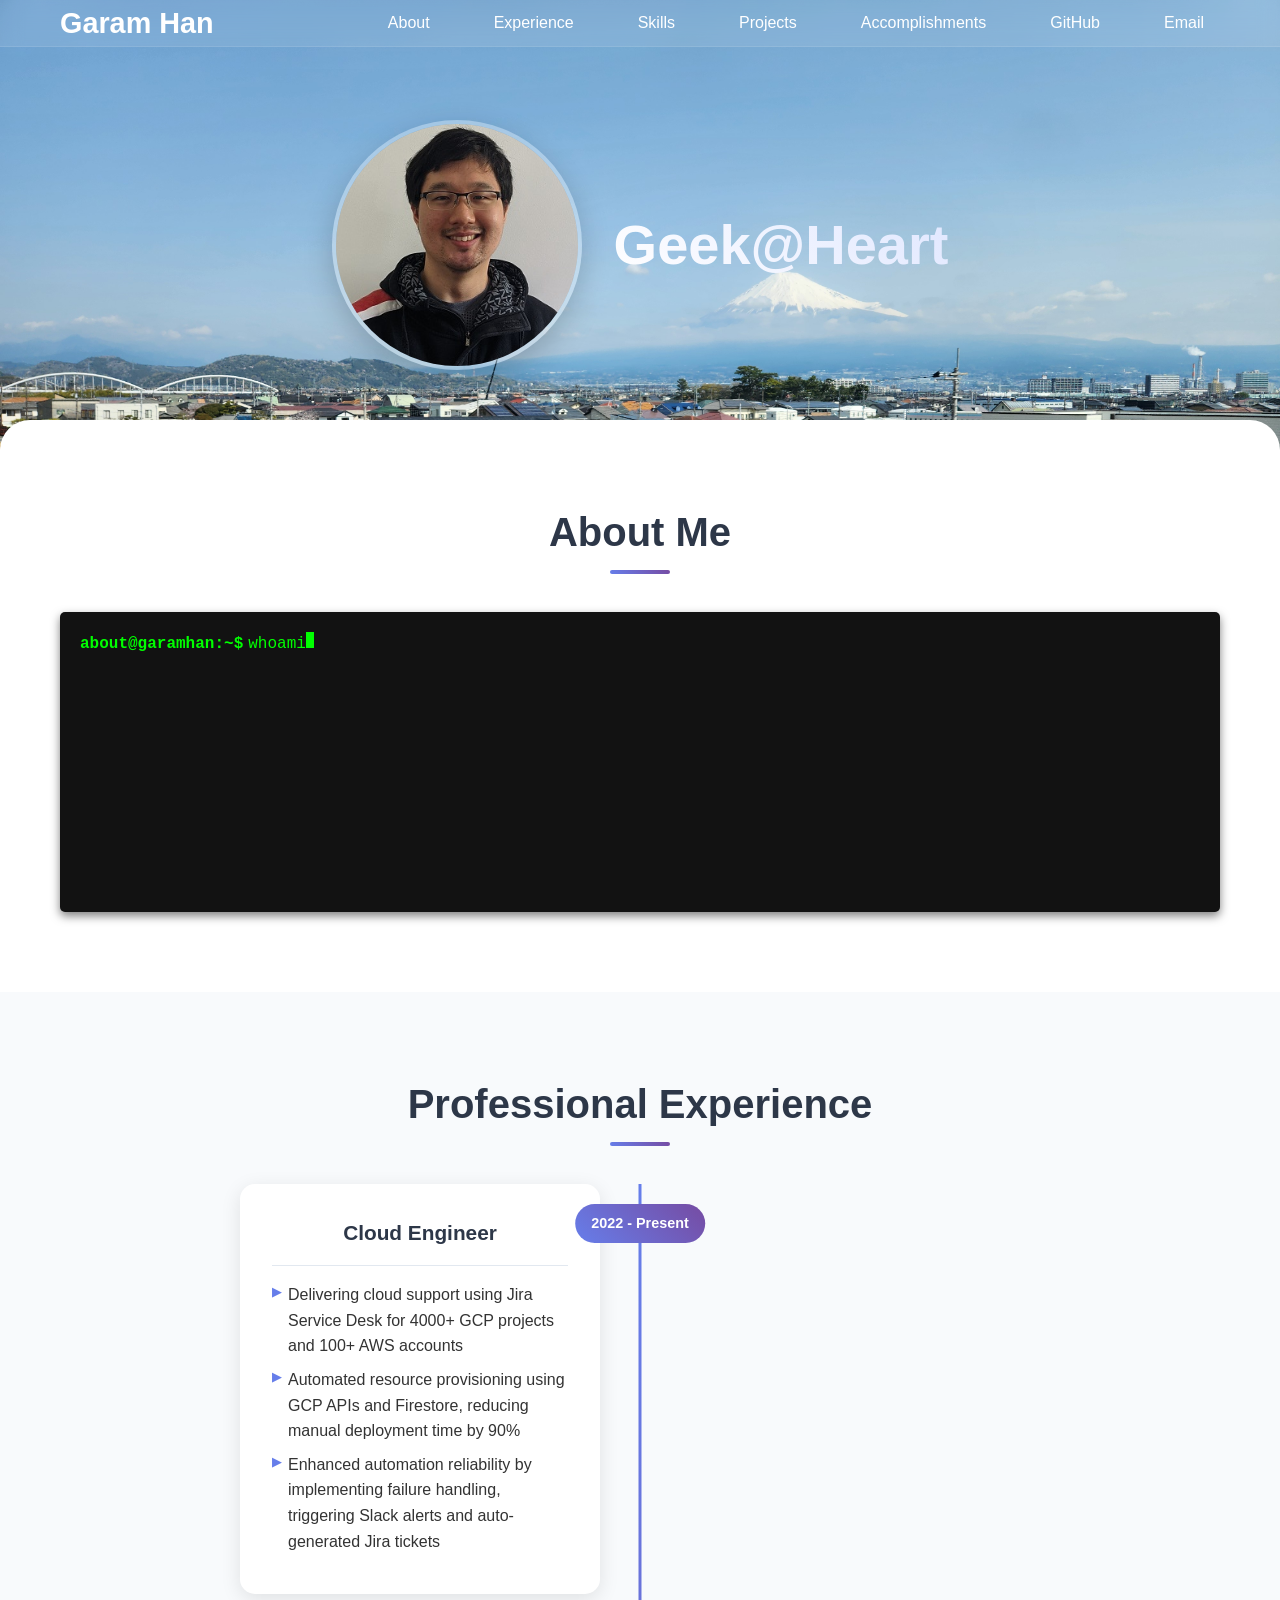
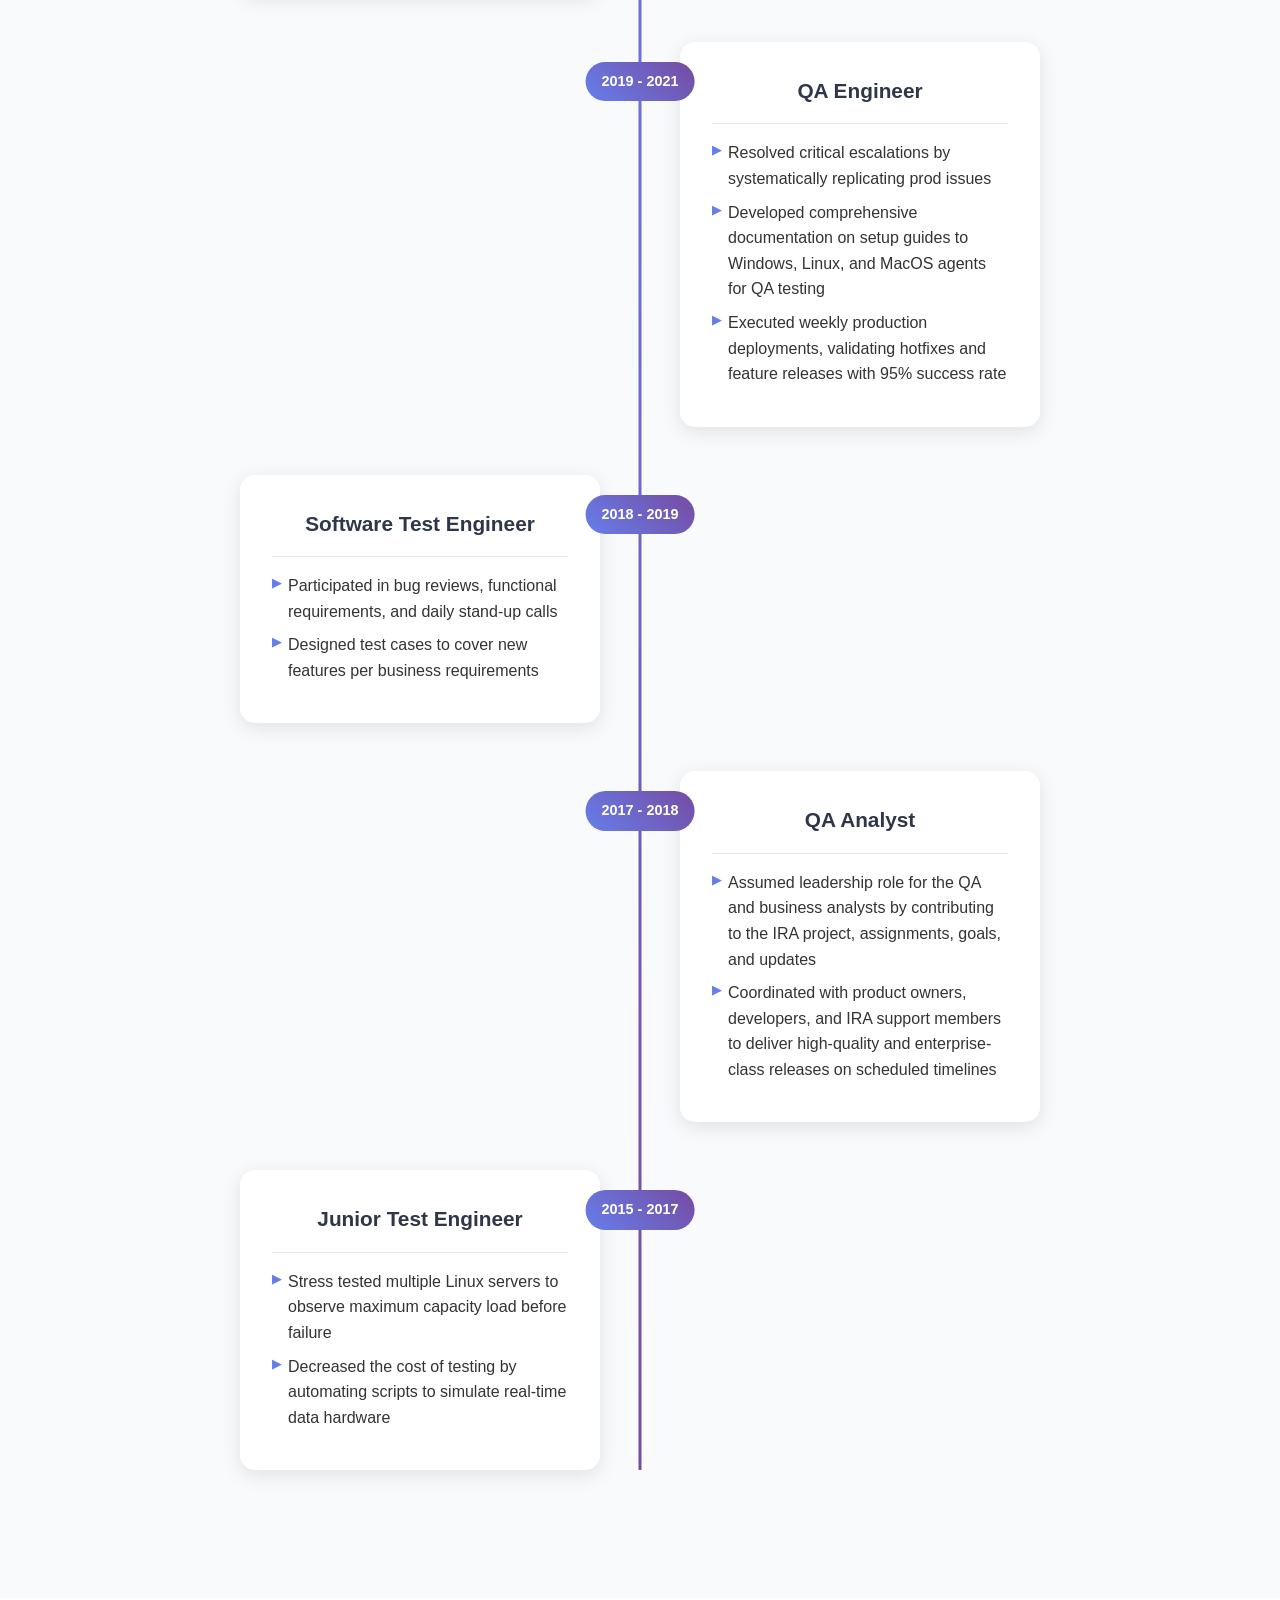
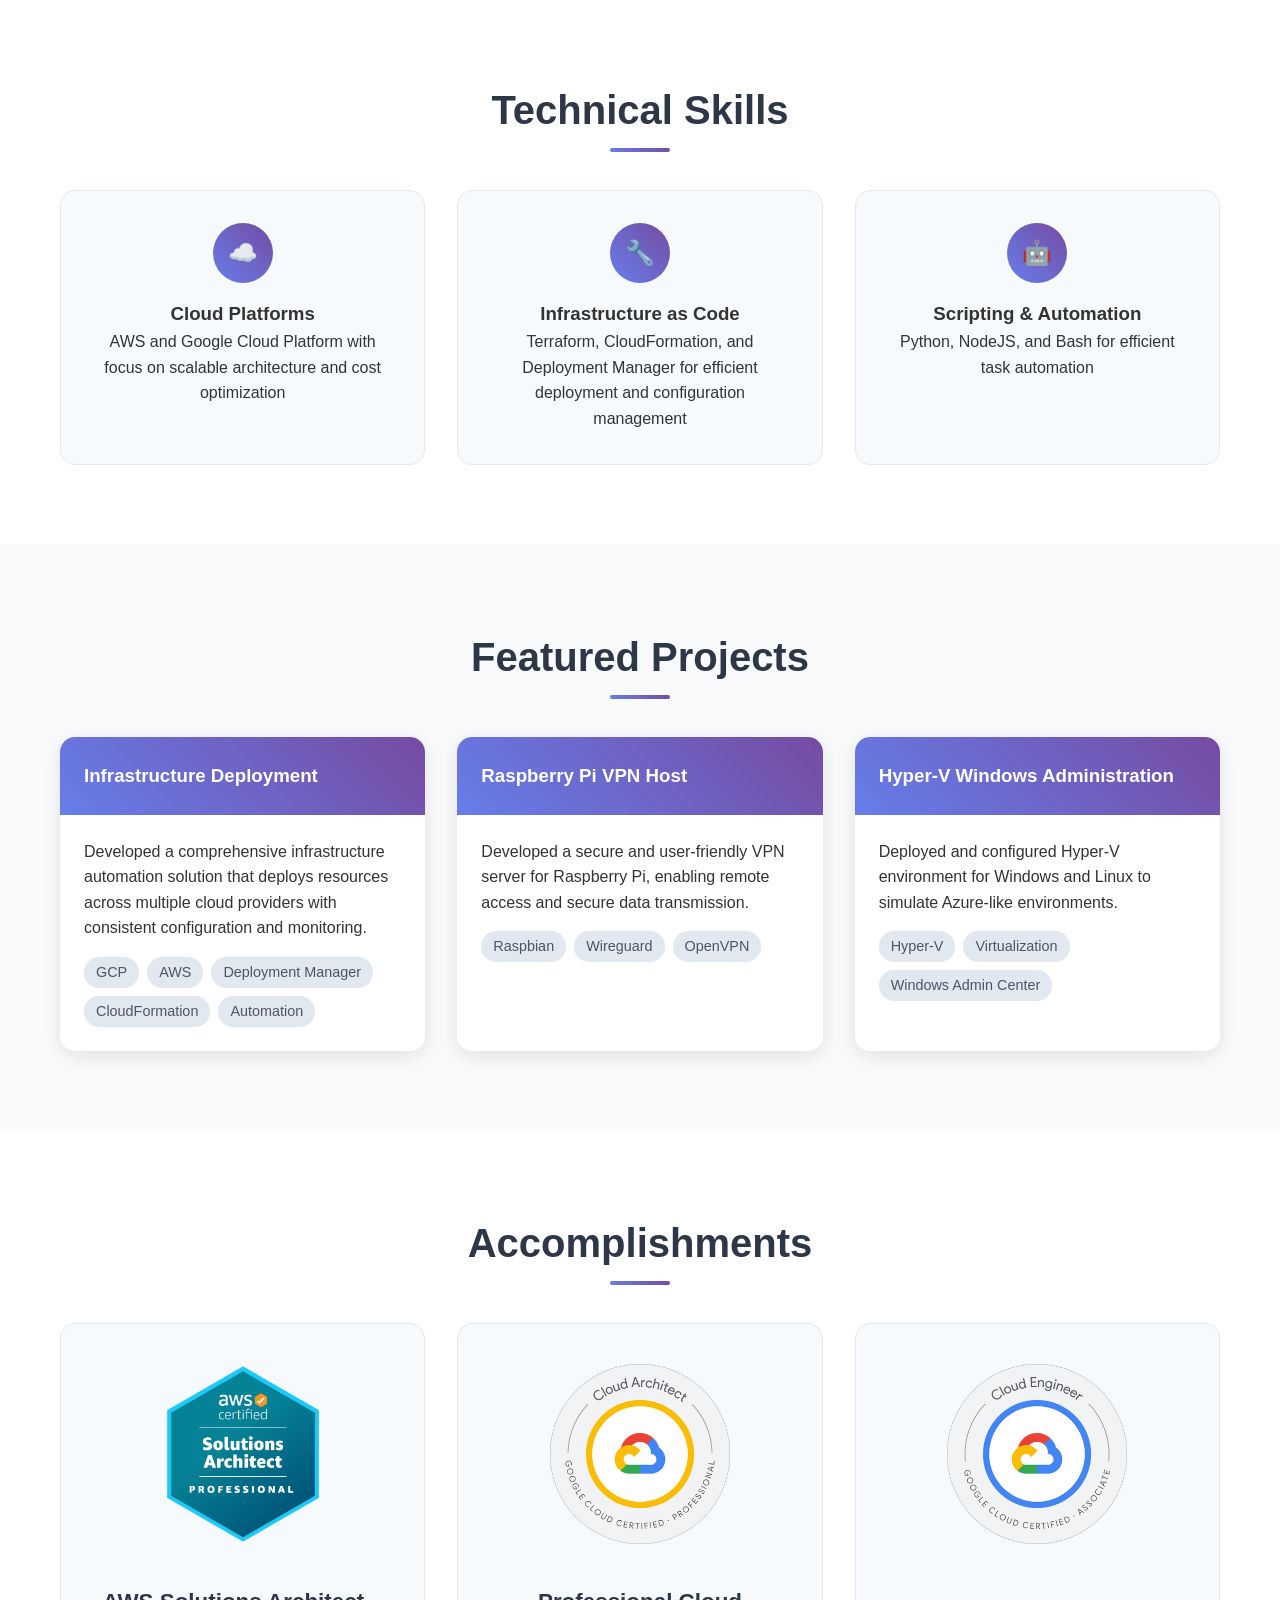
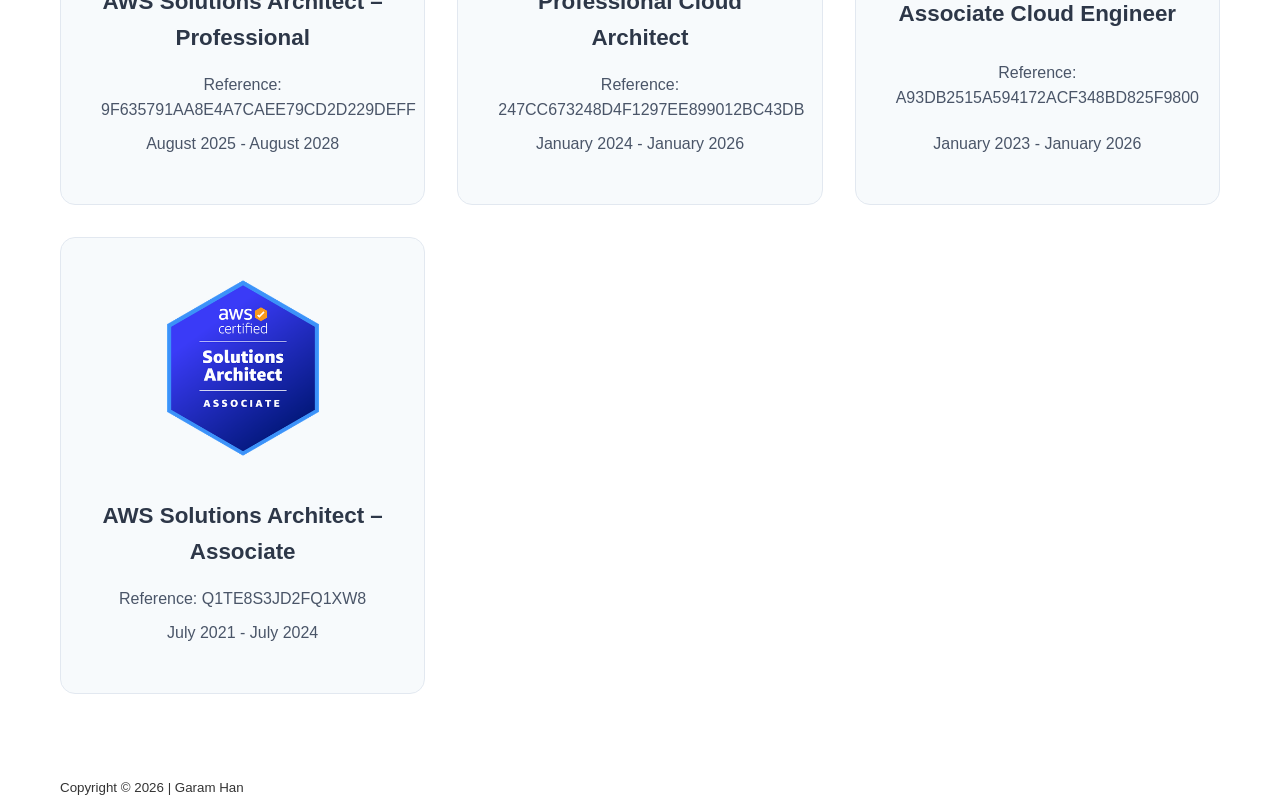
==== commit 2b8aff8b: "Update index.html" ====
--- a/index.html
+++ b/index.html
@@ -43,7 +43,7 @@
                 <div id="cli" class="cli-console"></div>
                 <script>
                     const cli = document.getElementById('cli');
-                    const MAX_LINES = 6; // Maximum number of visible lines
+                    const MAX_LINES = 8; // Maximum number of visible lines
                     let currentCursor = null;
 
                     function typeText(element, text, cursor, callback) {
@@ -338,4 +338,4 @@
 
     <script src="assets/js/main.js"></script>
 </body>
-</html>+</html>
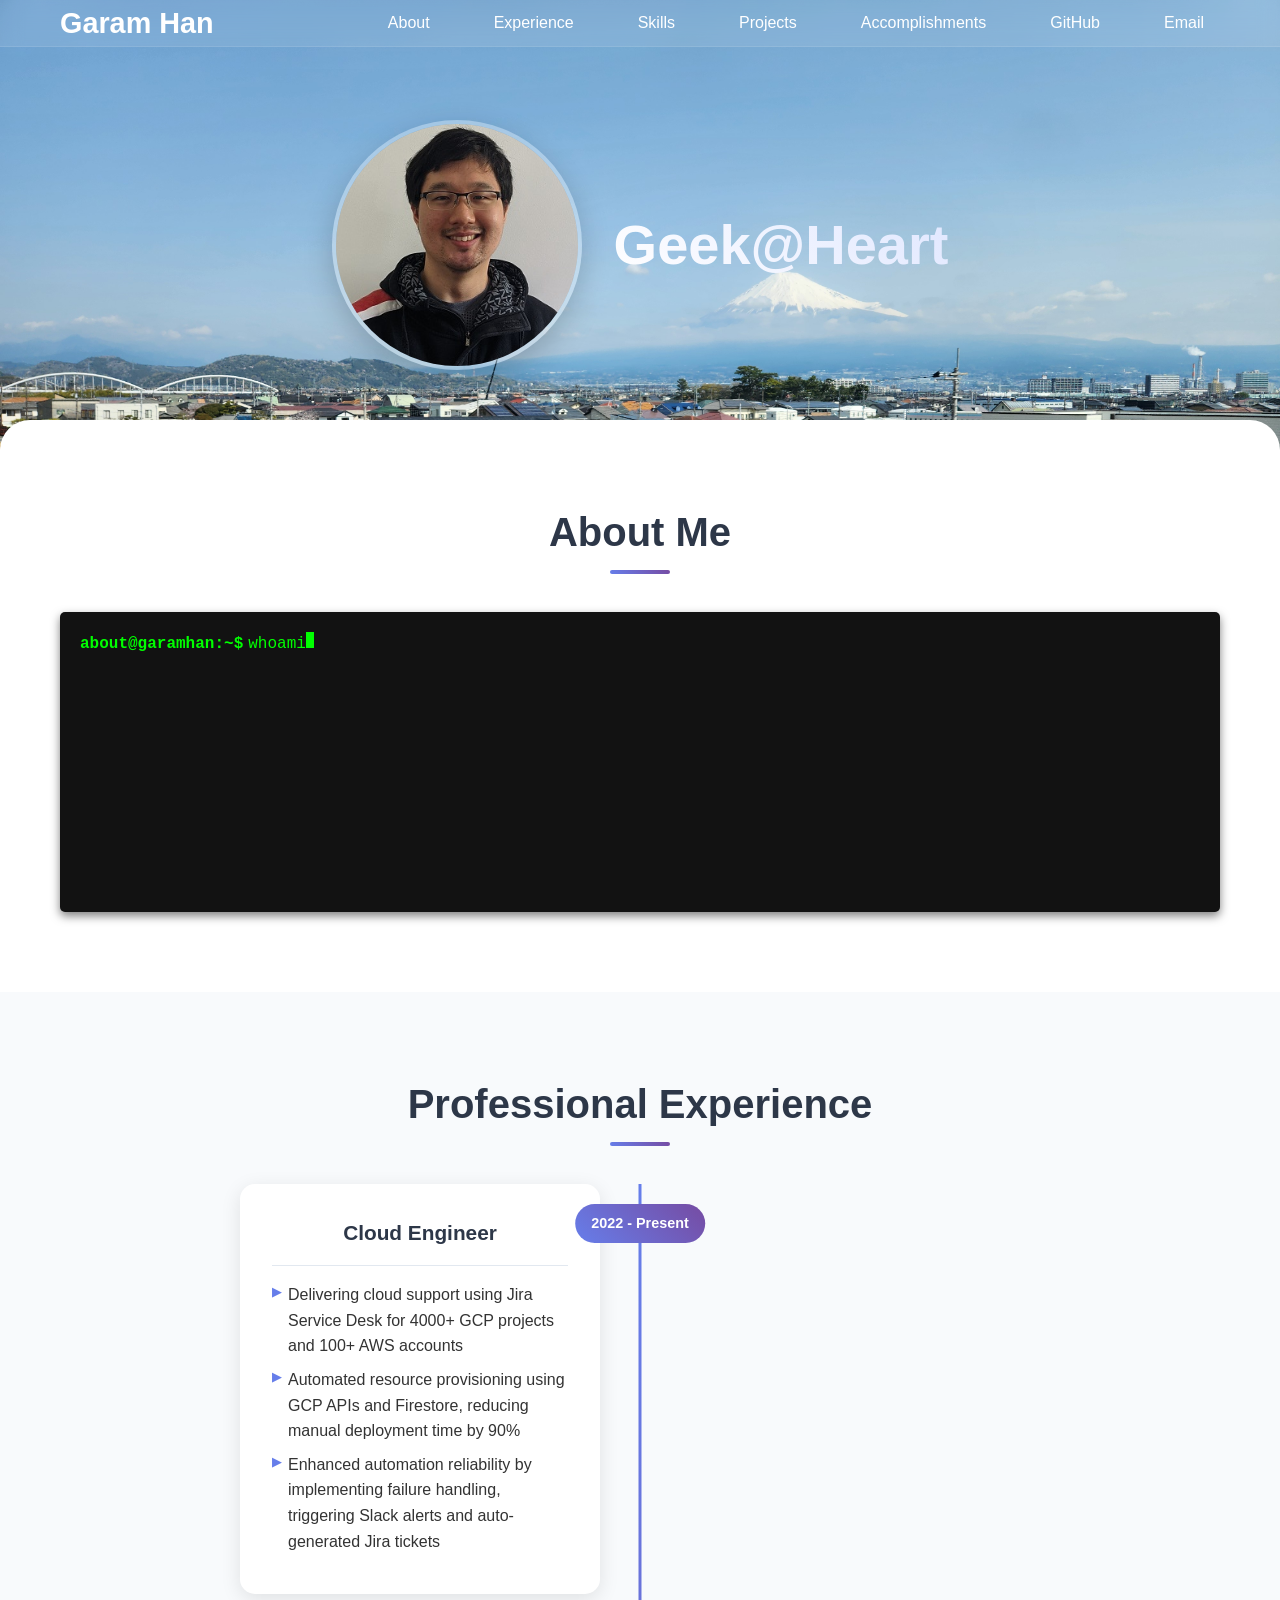
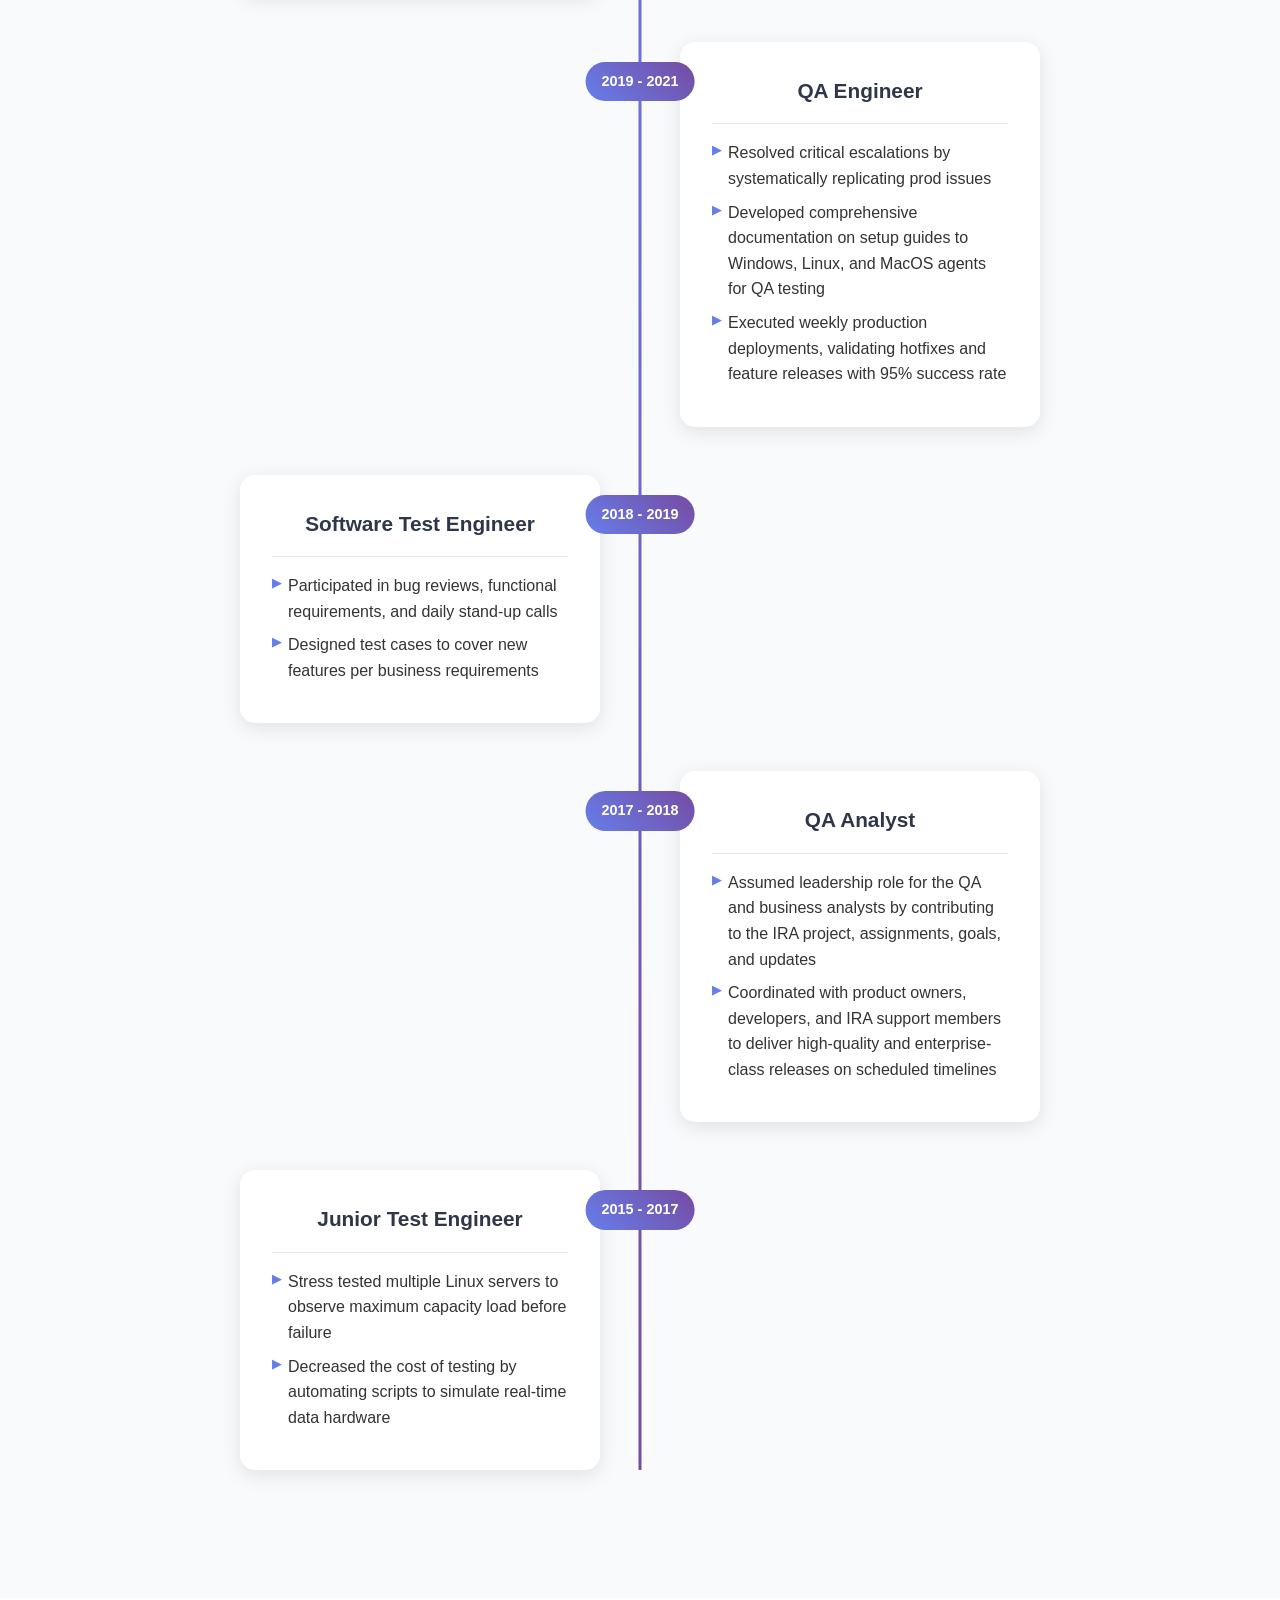
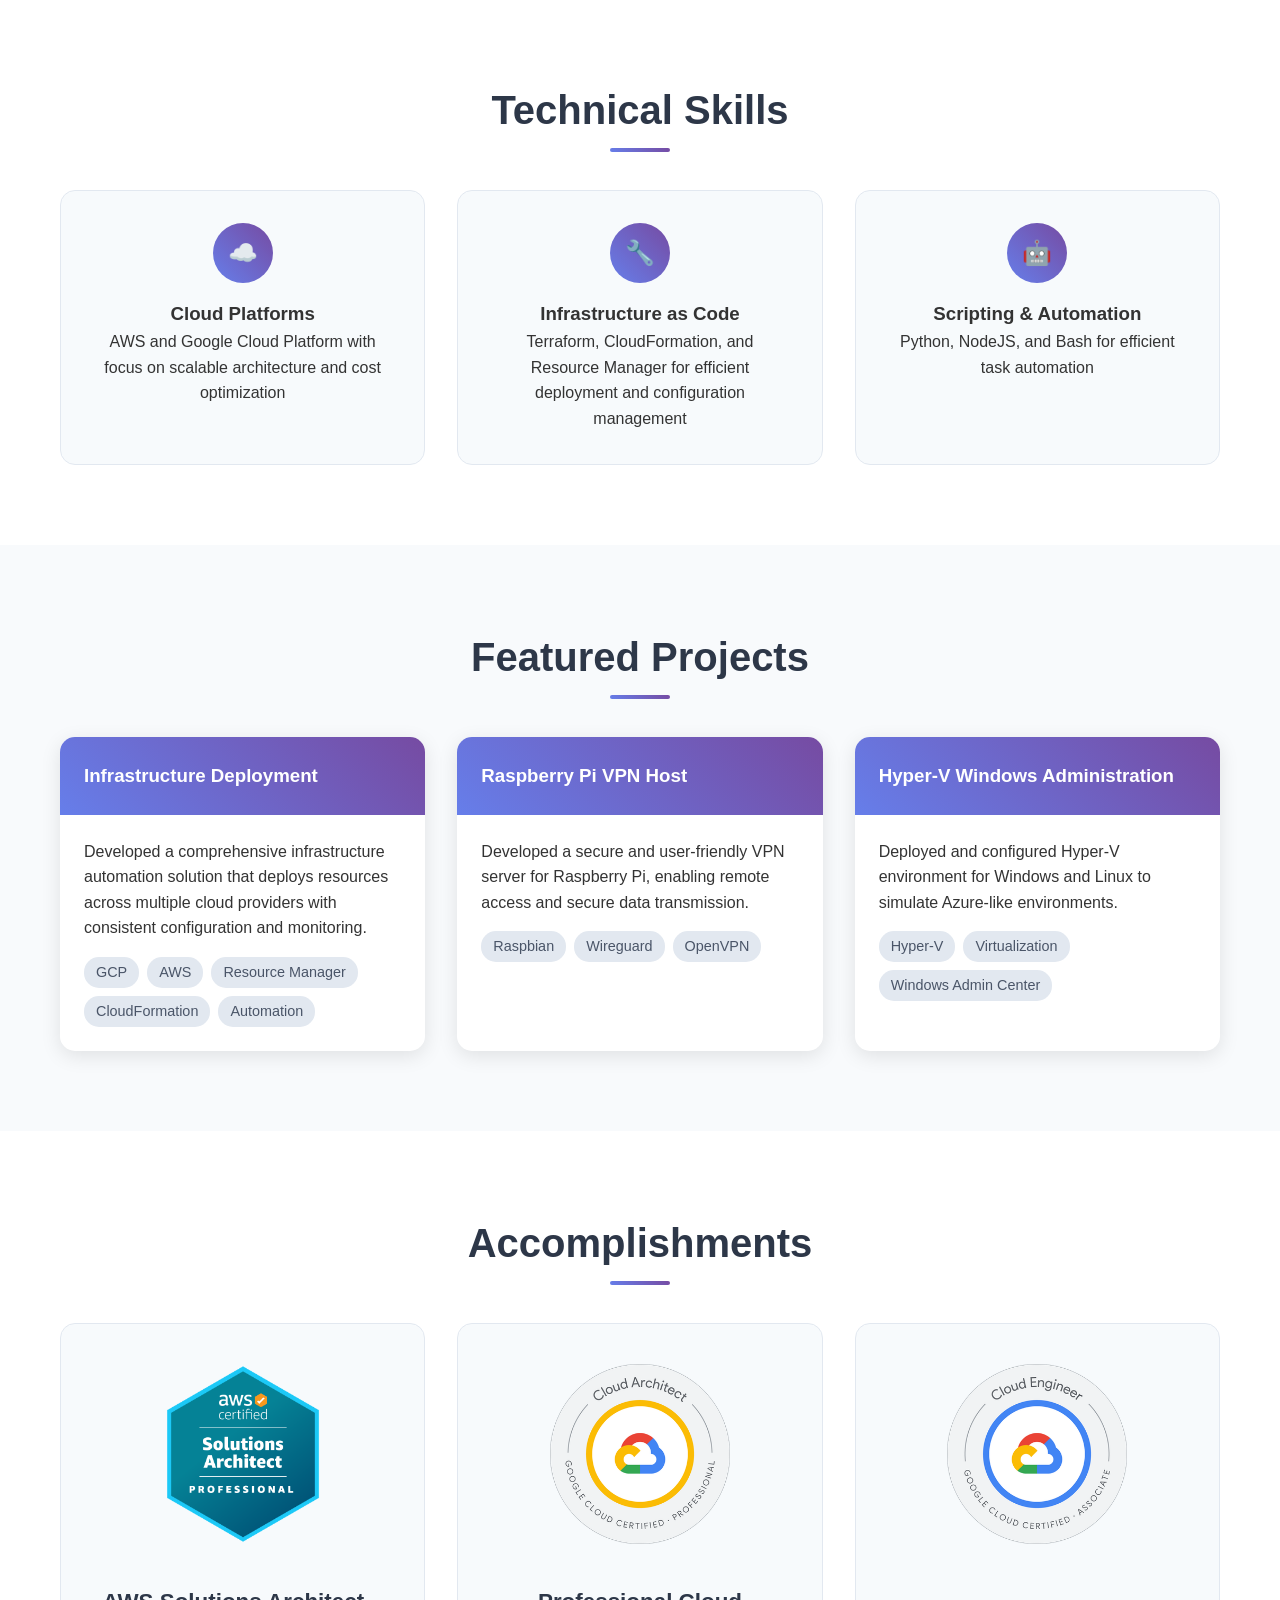
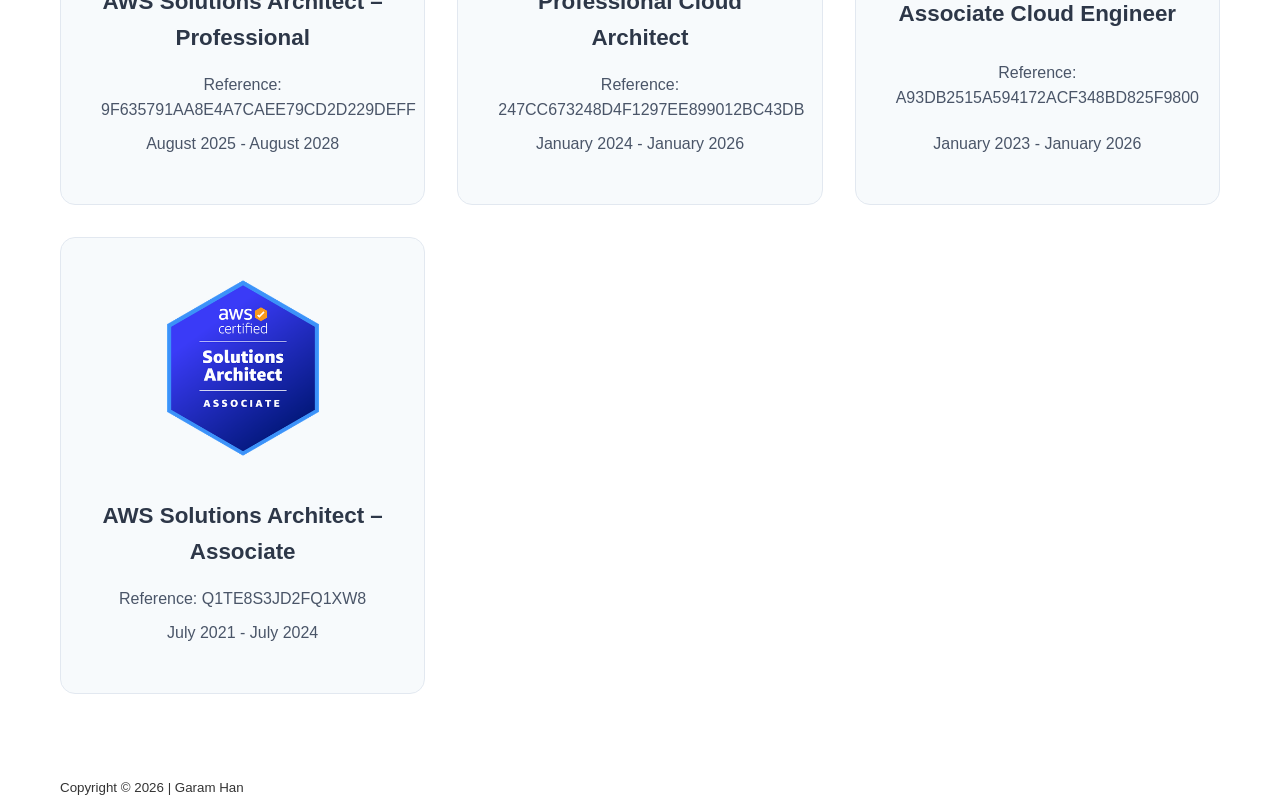
==== commit d694f722: "Update index.html" ====
--- a/index.html
+++ b/index.html
@@ -236,7 +236,7 @@
                     <div class="skill-card fade-in-up">
                         <div class="skill-icon">🔧</div>
                         <h3>Infrastructure as Code</h3>
-                        <p>Terraform, CloudFormation, and Deployment Manager for efficient deployment and configuration management</p>
+                        <p>Terraform, CloudFormation, and Resource Manager for efficient deployment and configuration management</p>
                     </div>
                     <div class="skill-card fade-in-up">
                         <div class="skill-icon">🤖</div>
@@ -260,7 +260,7 @@
                             <div class="tech-tags">
                                 <span class="tech-tag">GCP</span>
                                 <span class="tech-tag">AWS</span>
-                                <span class="tech-tag">Deployment Manager</span>
+                                <span class="tech-tag">Resource Manager</span>
                                 <span class="tech-tag">CloudFormation</span>
                                 <span class="tech-tag">Automation</span>
                             </div>
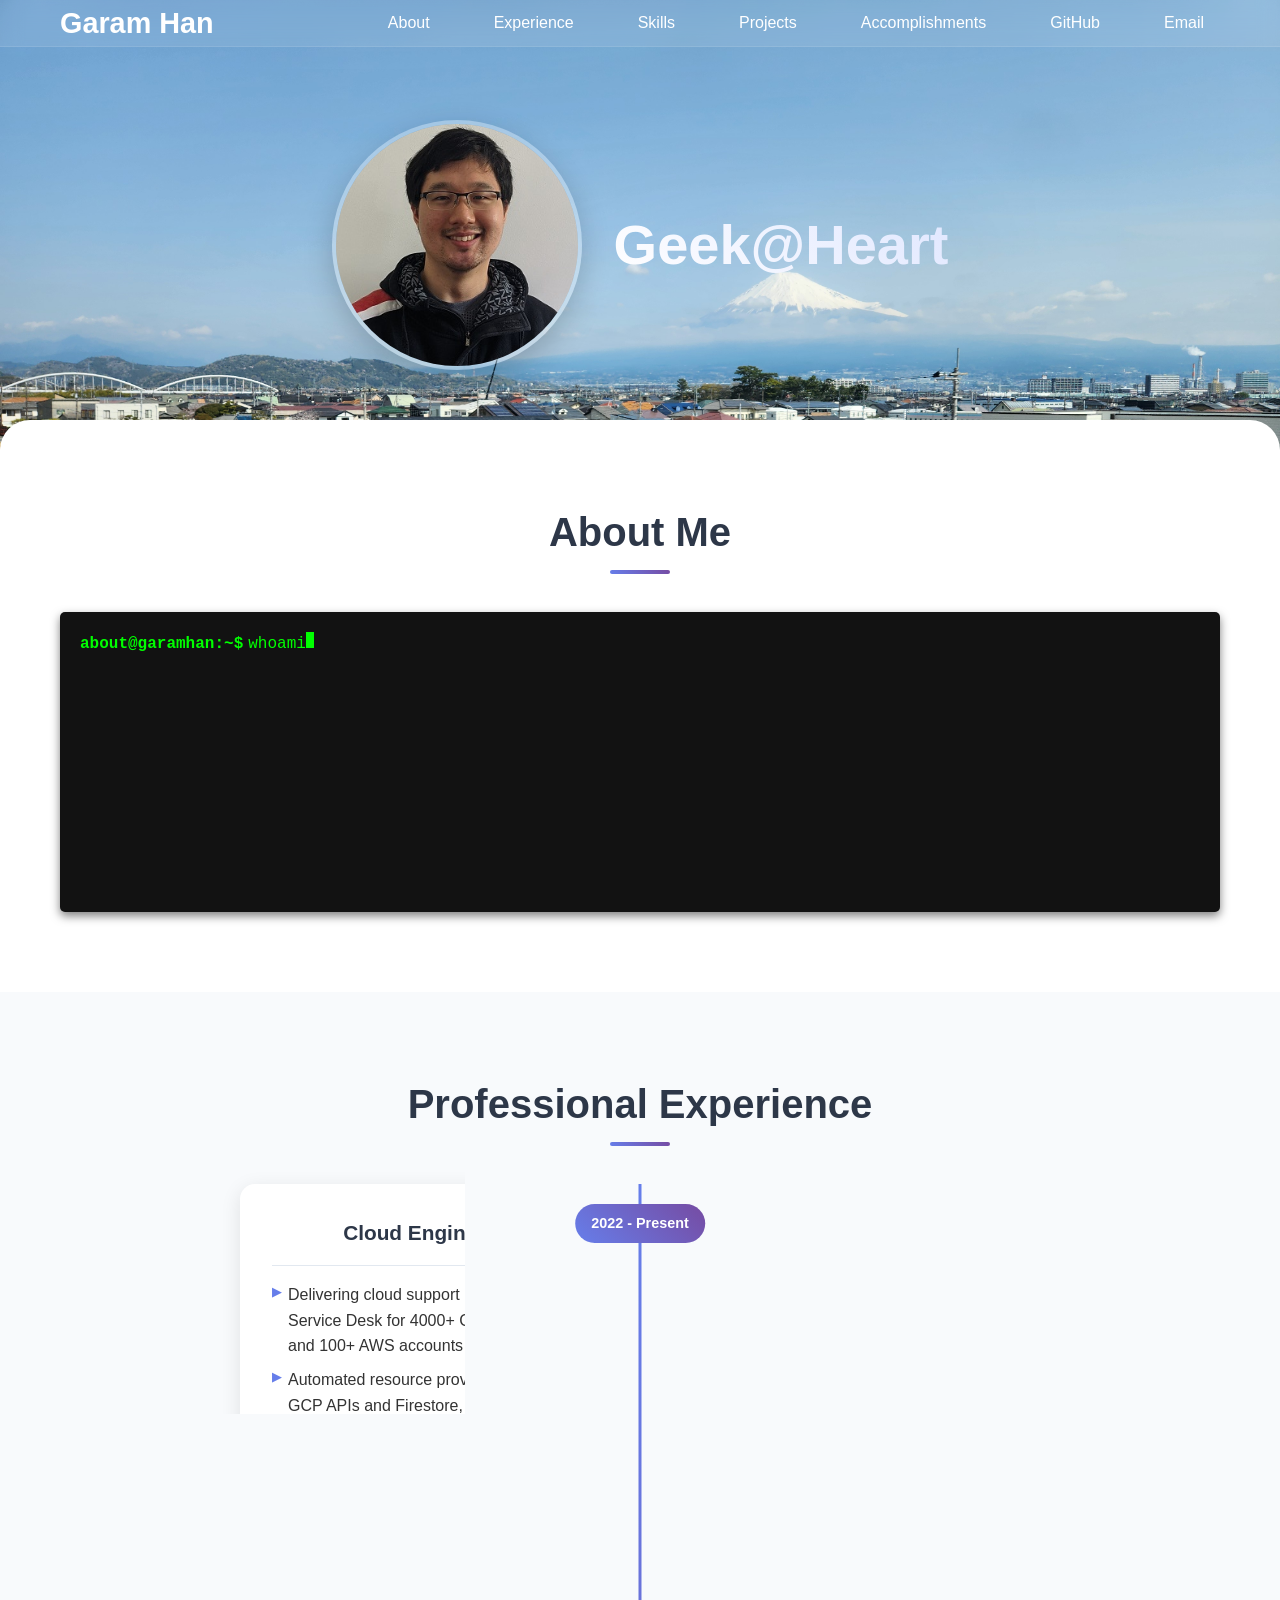
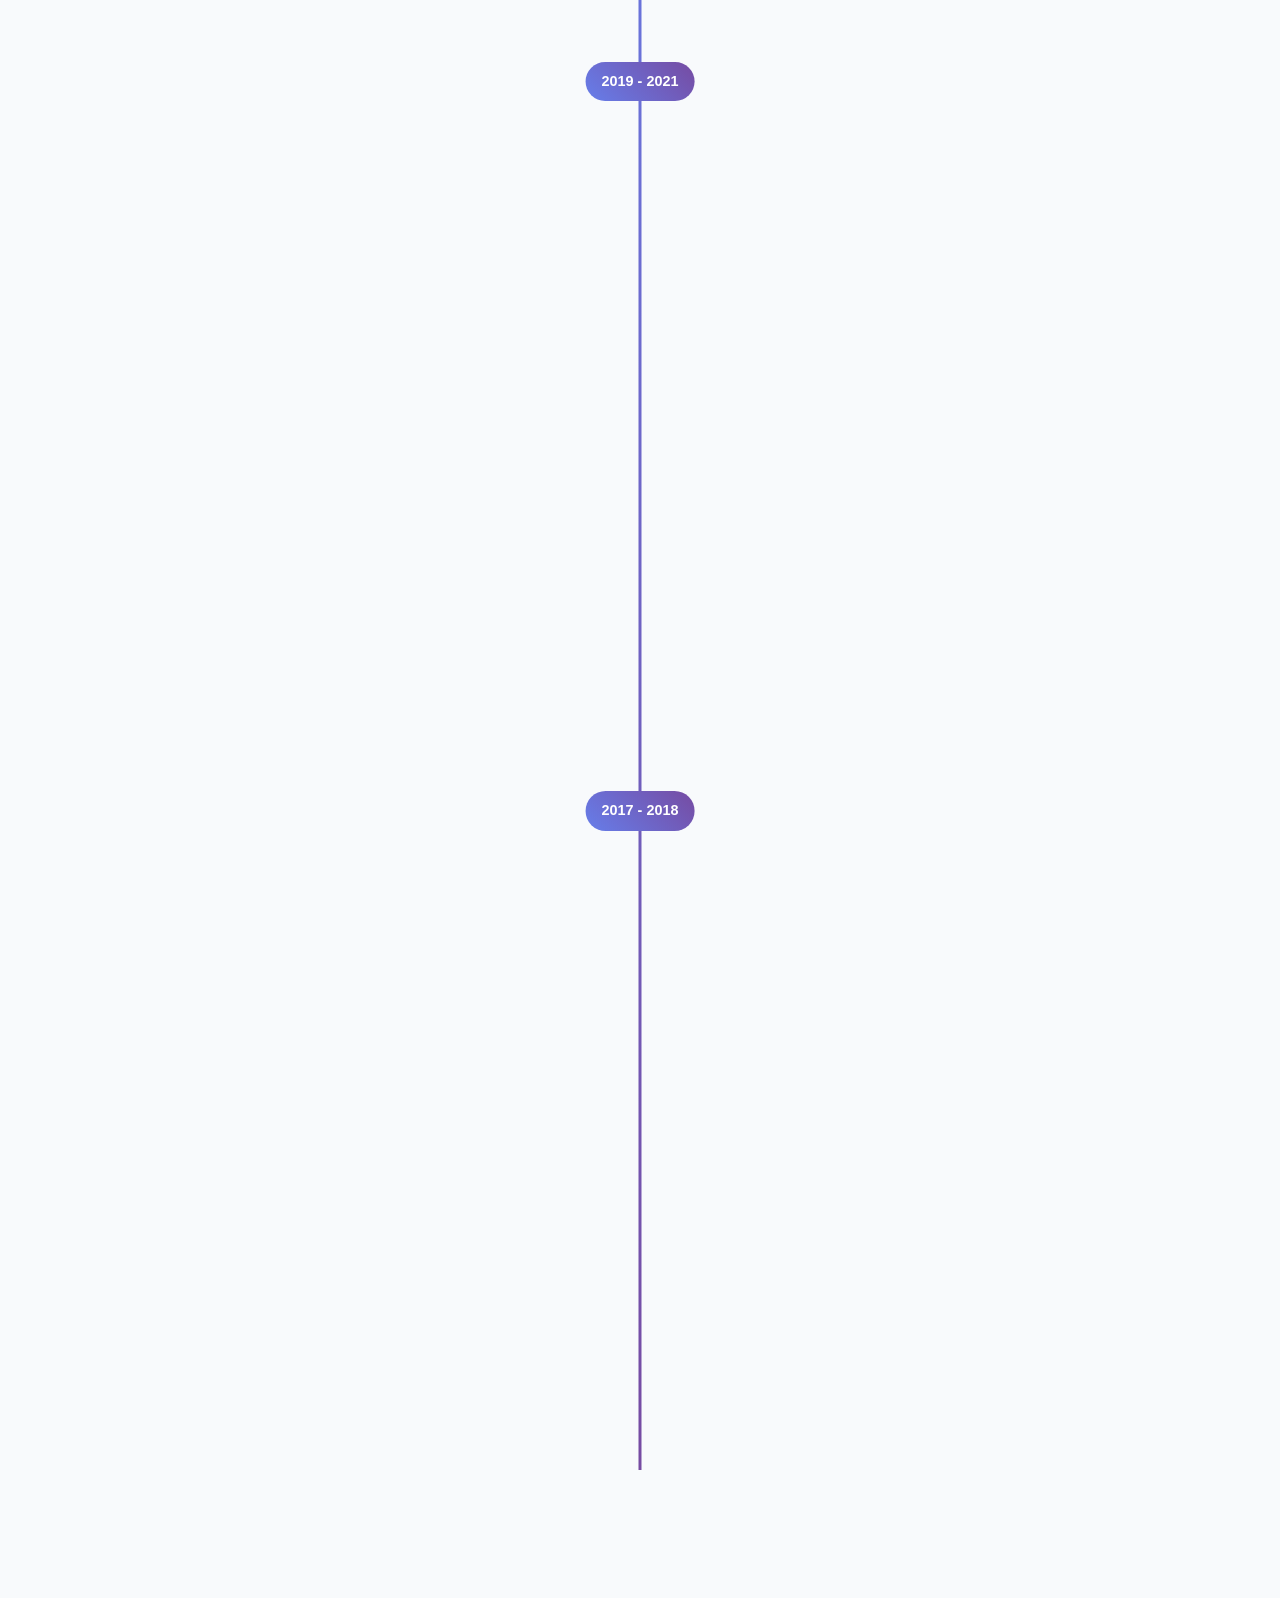
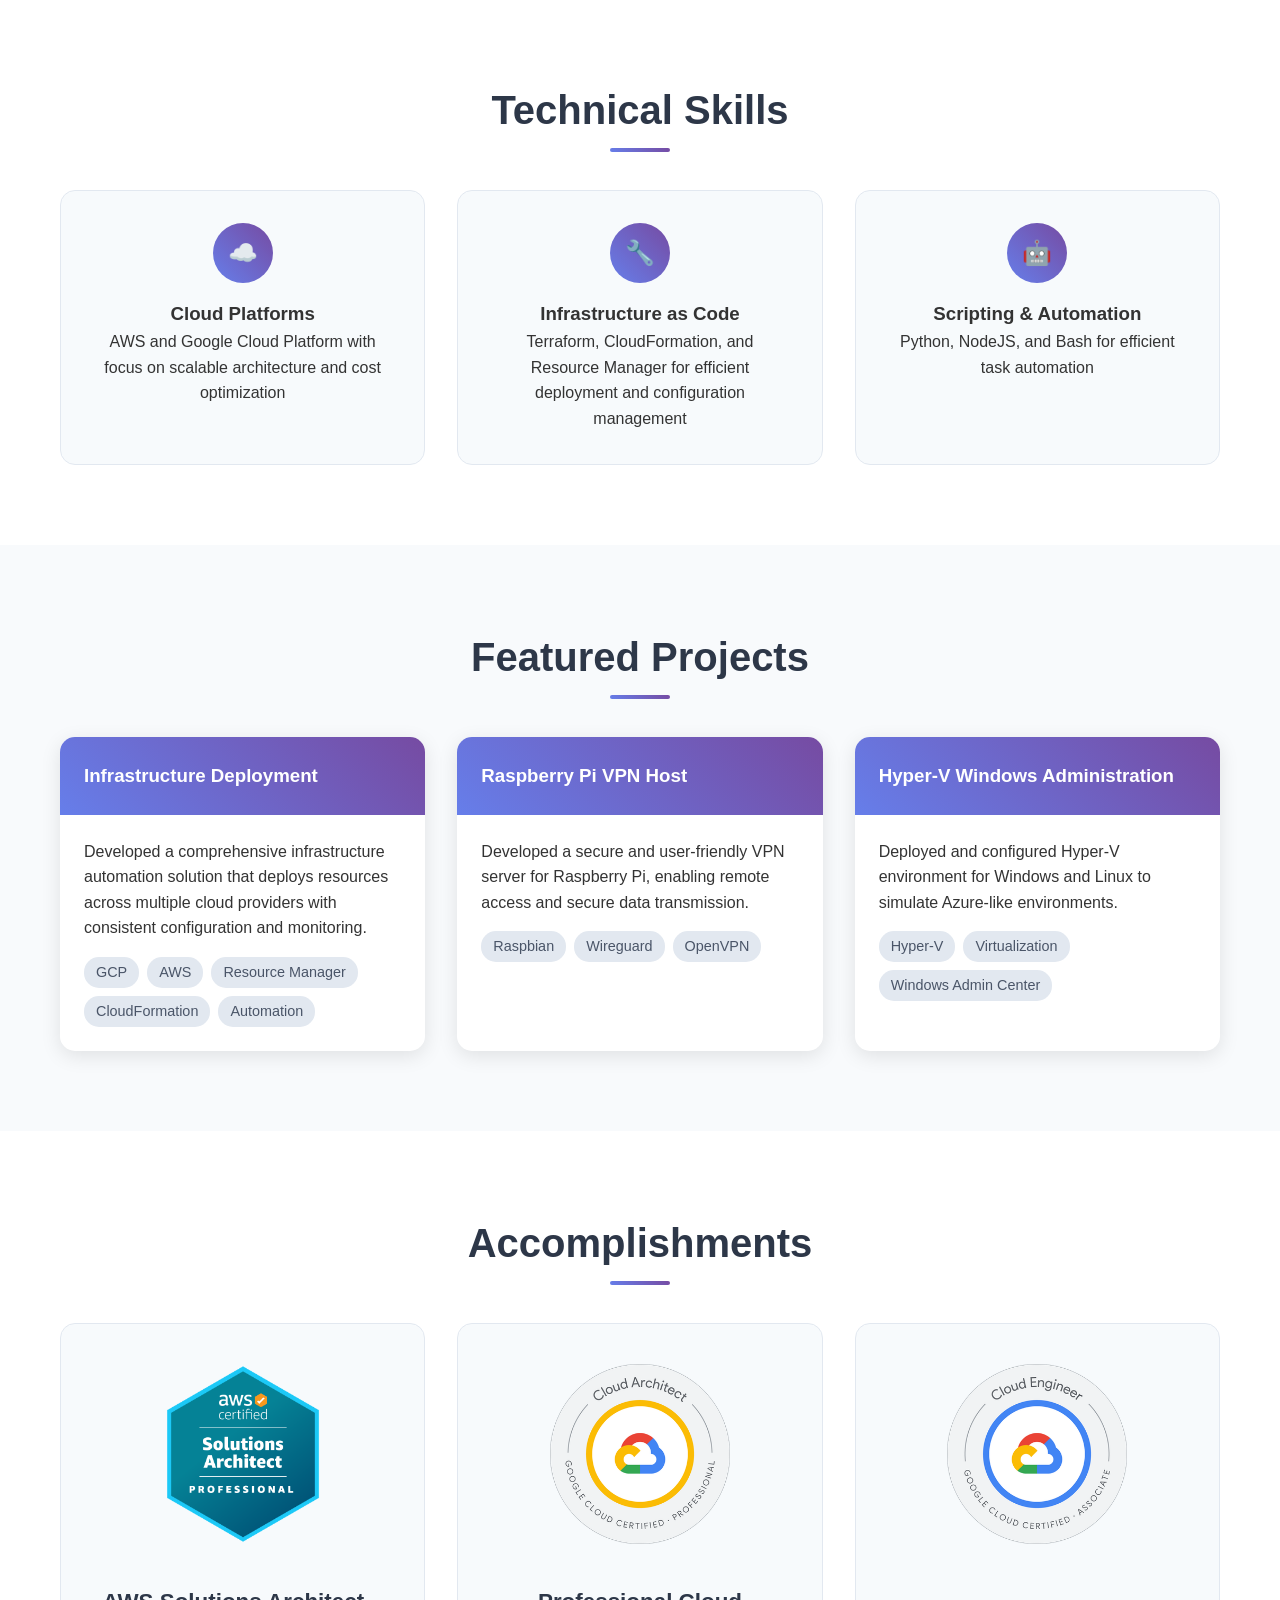
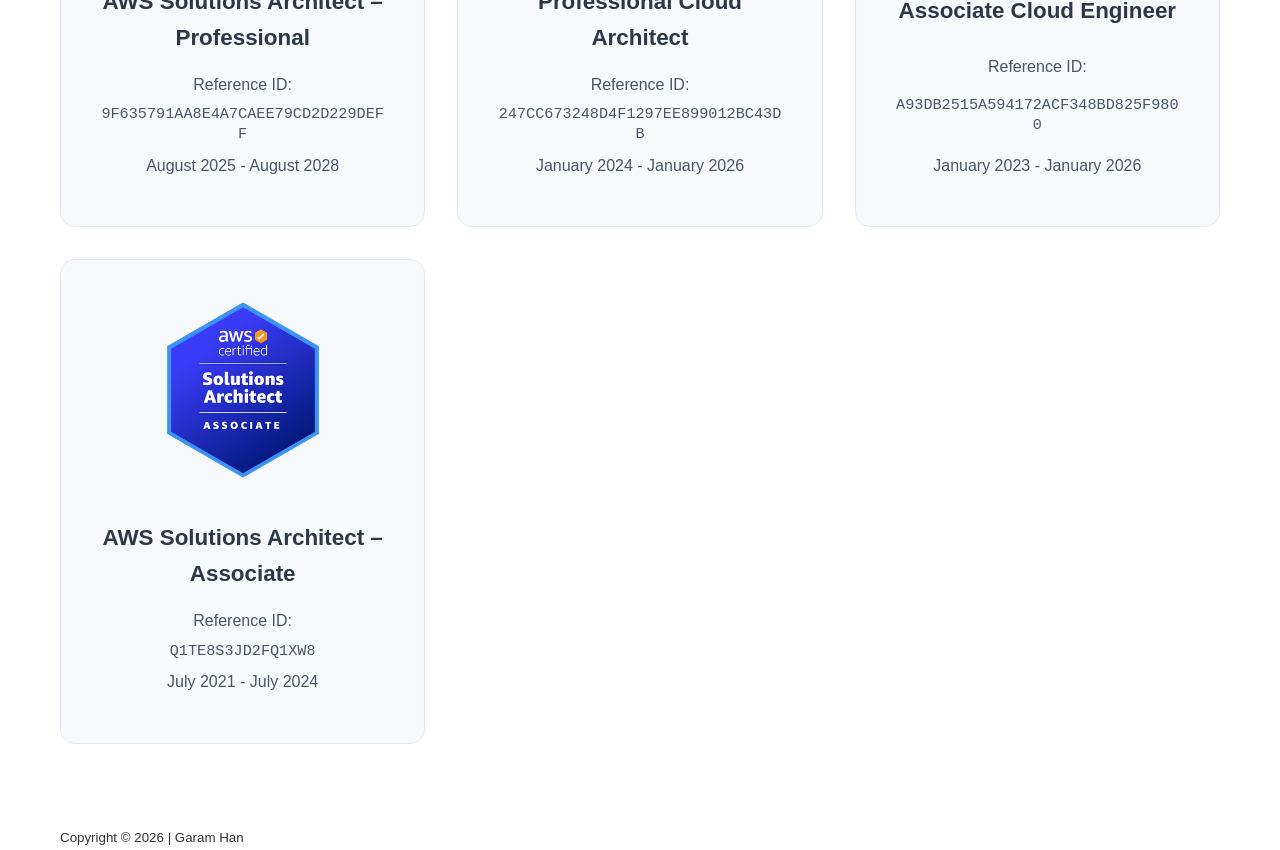
==== commit 447259fc: "Merge pull request #2 from garamh/cssBugFix Bug Fix for CSS" ====
--- a/index.html
+++ b/index.html
@@ -155,9 +155,6 @@
                         <div class="timeline-date">2022 - Present</div>
                         <div class="timeline-content">
                             <div class="timeline-role" style="text-align: center;">Cloud Engineer</div>
-                            <!-- <div class="timeline-description">
-                                Leading cloud infrastructure automation and optimization initiatives for enterprise clients.
-                            </div> -->
                             <div class="timeline-achievements">
                                 <ul>
                                     <li>Delivering cloud support using Jira Service Desk for 4000+ GCP projects and 100+ AWS accounts</li>
@@ -303,25 +300,29 @@
                     <div class="skill-card fade-in-up">
                         <a href="https://www.credly.com/users/garam" class="image" target="_blank" rel="noopener noreferrer"><img src="images/sap.png" alt="" /></a>
                         <h3>AWS Solutions Architect – Professional</h3>
-                        <p>Reference: 9F635791AA8E4A7CAEE79CD2D229DEFF</p>
+                        <p>Reference ID:</p>
+                        <p>9F635791AA8E4A7CAEE79CD2D229DEFF</p>
                         <p>August 2025 - August 2028</p>
                     </div>
                     <div class="skill-card fade-in-up">
                         <a href="https://www.credly.com/users/garam" class="image" target="_blank" rel="noopener noreferrer"><img src="images/pca.png" alt="" /></a>
                         <h3>Professional Cloud Architect</h3>
-                        <p>Reference: 247CC673248D4F1297EE899012BC43DB</p>
+                        <p>Reference ID:</p>
+                        <p>247CC673248D4F1297EE899012BC43DB</p>
                         <p>January 2024 - January 2026</p>
                     </div>
                     <div class="skill-card fade-in-up">
                         <a href="https://www.credly.com/users/garam" class="image" target="_blank" rel="noopener noreferrer"><img src="images/ace.png" alt="" /></a>
                         <h3>Associate Cloud Engineer</h3>
-                        <p>Reference: A93DB2515A594172ACF348BD825F9800</p>
+                        <p>Reference ID:</p>
+                        <p>A93DB2515A594172ACF348BD825F9800</p>
                         <p>January 2023 - January 2026</p>
                     </div>
                     <div class="skill-card fade-in-up">
                         <a href="https://www.credly.com/users/garam" class="image" target="_blank" rel="noopener noreferrer"><img src="images/co2.png" alt="" /></a>
                         <h3>AWS Solutions Architect – Associate</h3>
-                        <p>Reference: Q1TE8S3JD2FQ1XW8</p>
+                        <p>Reference ID:</p>
+                        <p>Q1TE8S3JD2FQ1XW8</p>
                         <p>July 2021 - July 2024</p>
                     </div>
                 </div>
--- a/assets/css/main.css
+++ b/assets/css/main.css
@@ -364,6 +364,8 @@
     display: grid;
     grid-template-columns: repeat(auto-fit, minmax(350px, 1fr));
     gap: 2rem;
+    overflow-x: hidden;
+    width: 100%;
 }
 
 .skill-card {
@@ -618,6 +620,8 @@
     display: flex;
     flex-direction: column;
     justify-content: space-between;
+    overflow: hidden;
+    word-wrap: break-word;
 }
 
 .accomplishments-grid .skill-card h3 {
@@ -630,6 +634,23 @@
     color: #4a5568;
     margin-bottom: 0.5rem;
     font-size: 1rem;
+    word-wrap: break-word;
+    overflow-wrap: break-word;
+    word-break: break-word;
+    hyphens: none;
+    -webkit-hyphens: none;
+    -ms-hyphens: none;
+}
+
+.accomplishments-grid .skill-card p:nth-of-type(2) {
+    font-family: monospace;
+    font-size: 0.95rem;
+    line-height: 1.3;
+    word-break: break-word;
+    overflow-wrap: break-word;
+    white-space: nowrap;
+    overflow: hidden;
+    text-overflow: ellipsis;
 }
 
 /* Make certification images slightly larger */
@@ -637,6 +658,25 @@
     width: 180px;
     height: auto;
     margin-bottom: 1.5rem;
+}
+
+/* Specific fix for certification reference numbers */
+.accomplishments-grid .skill-card p:contains("Reference:"),
+.accomplishments-grid .skill-card p[title*="Reference"] {
+    font-family: monospace;
+    font-size: 0.9rem;
+    line-height: 1.4;
+    word-break: break-all; /* More aggressive breaking for reference numbers */
+    overflow-wrap: anywhere;
+}
+
+@media (min-width: 769px) {
+    .accomplishments-grid .skill-card p:nth-of-type(2) {
+        white-space: normal;
+        overflow: visible;
+        text-overflow: unset;
+        word-break: break-all; /* Break at any character to prevent single char wrapping */
+    }
 }
 
 @media (max-width: 768px) {
@@ -799,6 +839,28 @@
         padding: 10px 25px;
         font-size: 1rem;
     }
+
+    /* Accomplishments mobile */
+    .accomplishments-grid .skill-card {
+        padding: 1.5rem;
+        margin: 0 5px; /* Reduce margin to give more space */
+        min-height: unset;
+    }
+    
+    .accomplishments-grid .skill-card p {
+        font-size: 0.9rem;
+        line-height: 1.3;
+        word-break: break-word;
+        overflow-wrap: break-word;
+        hyphens: auto;
+        -webkit-hyphens: auto;
+    }
+    
+    .accomplishments-grid .skill-card h3 {
+        font-size: 1.2rem;
+        line-height: 1.3;
+        word-wrap: break-word;
+    }
 }
 
 /* Extra small phones */
@@ -858,6 +920,34 @@
         font-size: 0.7rem;
         padding: 0.3rem 0.6rem;
     }
+
+    /* Accomplishments extra small screens */
+    .accomplishments-grid {
+        grid-template-columns: 1fr;
+        gap: 1rem;
+        padding: 0 5px;
+    }
+    
+    .accomplishments-grid .skill-card {
+        padding: 1.2rem;
+        margin: 0;
+    }
+    
+    .accomplishments-grid .skill-card p {
+        font-size: 0.85rem;
+        word-break: break-all;
+        overflow-wrap: anywhere;
+    }
+}
+
+.accomplishments-grid {
+    display: grid;
+    grid-template-columns: repeat(auto-fit, minmax(300px, 1fr)); /* Reduced min-width */
+    gap: 2rem;
+    
+    /* Ensure grid doesn't overflow */
+    overflow-x: hidden;
+    width: 100%;
 }
 
 /* Landscape phone orientation */
@@ -885,6 +975,12 @@
     #cli {
         height: 180px;
     }
+
+    .accomplishments-grid {
+        grid-template-columns: 1fr;
+        gap: 1.5rem;
+        padding: 0 10px;
+    }
 }
 
 /* Ensure text doesn't overflow on very small screens */
@@ -904,4 +1000,17 @@
         width: calc(100% - 30px);
         margin-left: 25px !important;
     }
+}
+
+/* iOS Safari specific fixes */
+@supports (-webkit-touch-callout: none) {
+    .accomplishments-grid .skill-card p {
+        -webkit-word-break: break-word;
+        hyphens: auto;
+        -ms-hyphens: auto;
+        -webkit-hyphens: auto;
+        word-wrap: break-word;
+        overflow-wrap: break-word;
+        word-break: break-word;
+    }
 }
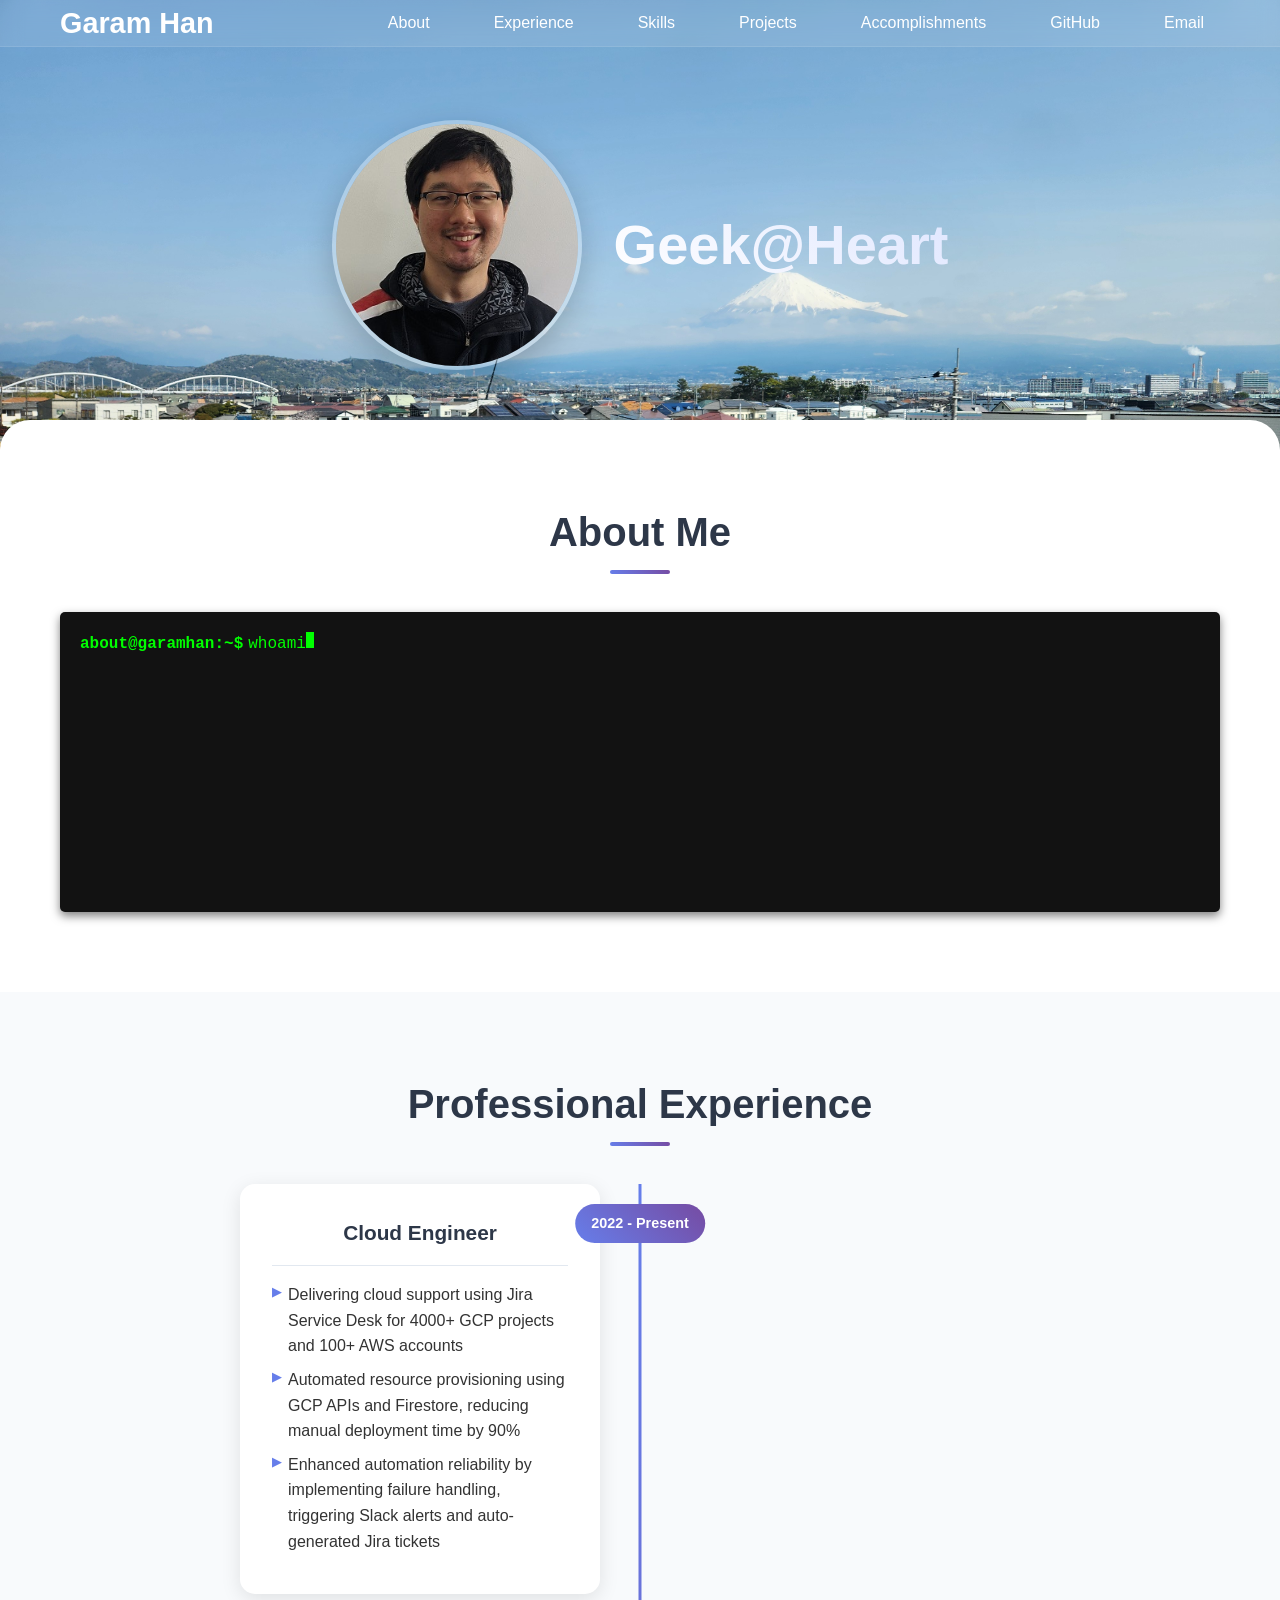
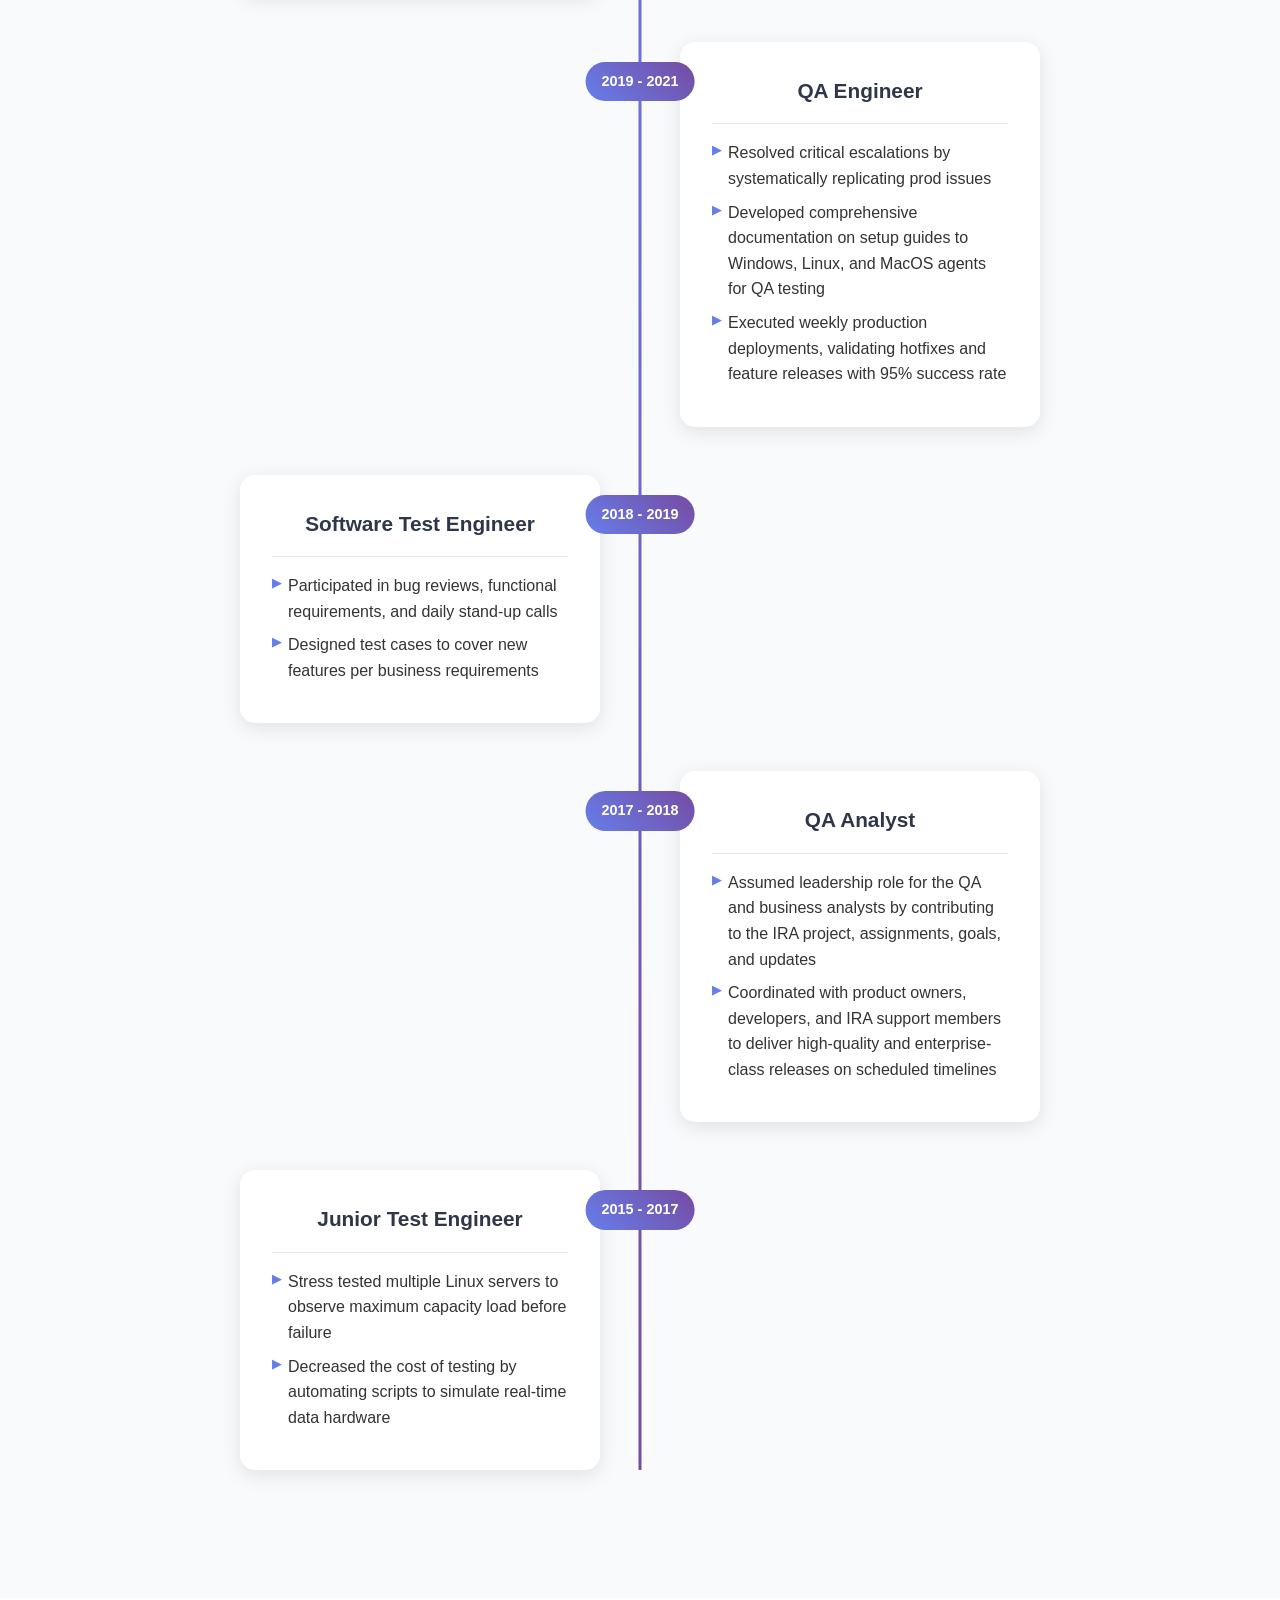
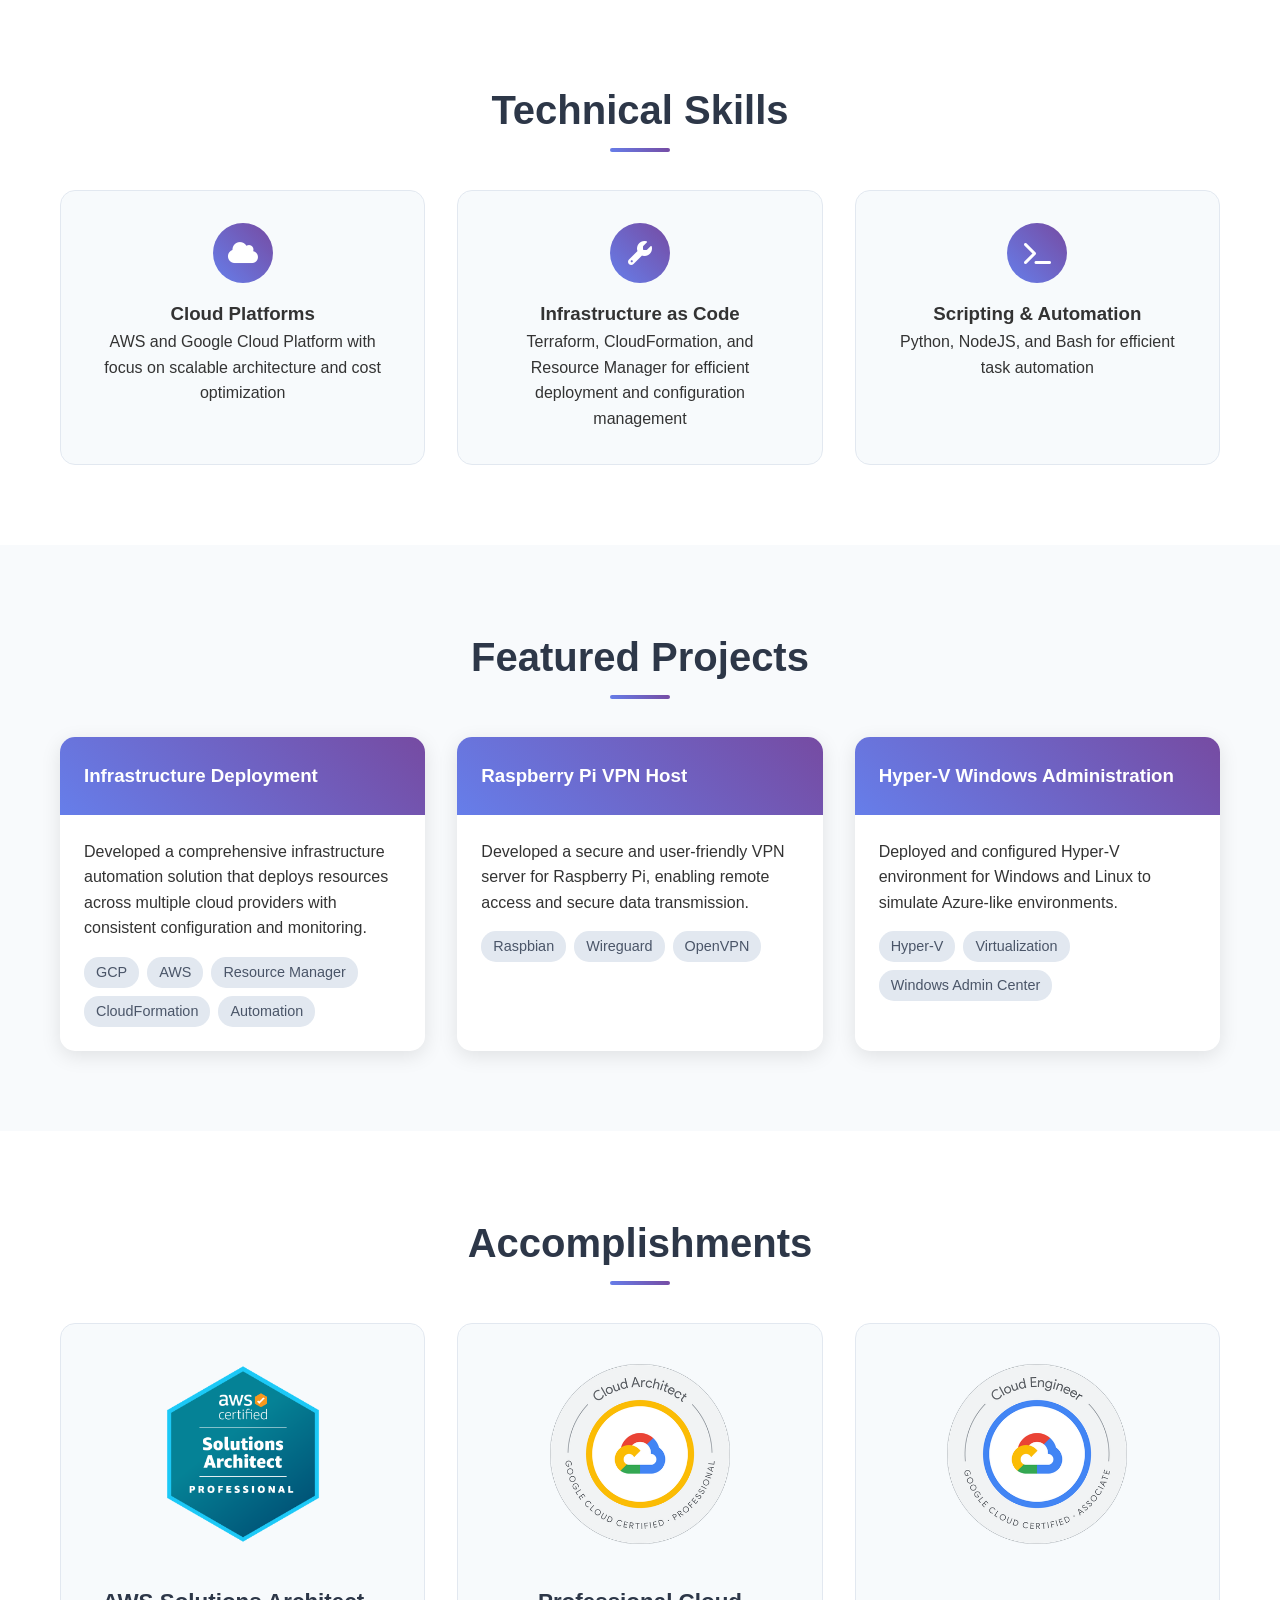
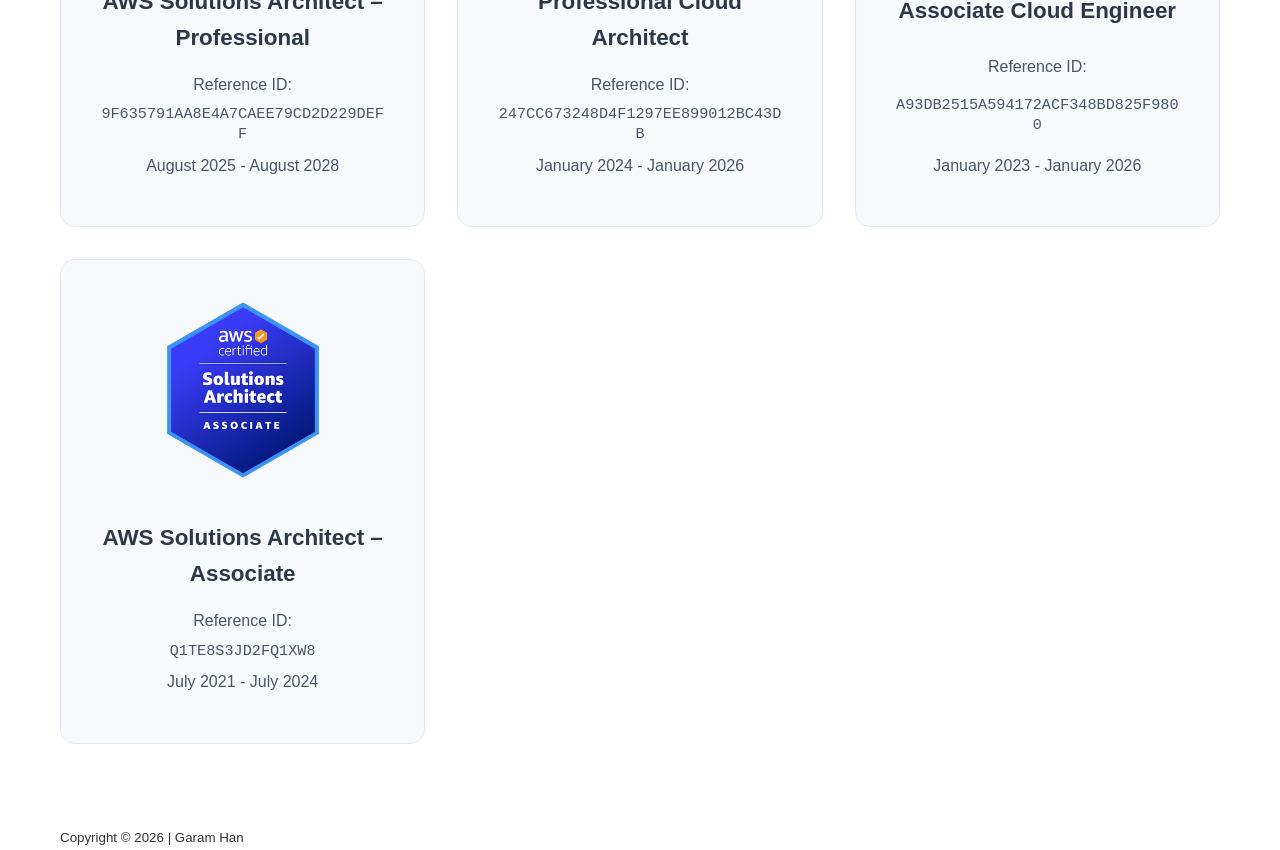
==== commit 79ee432d: "update" ====
--- a/index.html
+++ b/index.html
@@ -3,6 +3,7 @@
 <head>
     <meta charset="UTF-8">
     <meta name="viewport" content="width=device-width, initial-scale=1.0">
+    <link rel="stylesheet" href="https://cdnjs.cloudflare.com/ajax/libs/font-awesome/6.4.2/css/all.min.css">
     <title>Garam Han</title>
     <link rel="stylesheet" href="assets/css/main.css">
     <link rel="shortcut icon" href="images/favicon.ico" />
@@ -226,17 +227,17 @@
                 <h2 class="section-title">Technical Skills</h2>
                 <div class="skills-grid">
                     <div class="skill-card fade-in-up">
-                        <div class="skill-icon">☁️</div>
+                        <div class="skill-icon"><i class="fas fa-cloud"></i></div>
                         <h3>Cloud Platforms</h3>
                         <p>AWS and Google Cloud Platform with focus on scalable architecture and cost optimization</p>
                     </div>
                     <div class="skill-card fade-in-up">
-                        <div class="skill-icon">🔧</div>
+                        <div class="skill-icon"><i class="fas fa-wrench"></i></div>
                         <h3>Infrastructure as Code</h3>
                         <p>Terraform, CloudFormation, and Resource Manager for efficient deployment and configuration management</p>
                     </div>
                     <div class="skill-card fade-in-up">
-                        <div class="skill-icon">🤖</div>
+                        <div class="skill-icon"><i class="fas fa-terminal"></i></div>
                         <h3>Scripting & Automation</h3>
                         <p>Python, NodeJS, and Bash for efficient task automation</p>
                     </div>
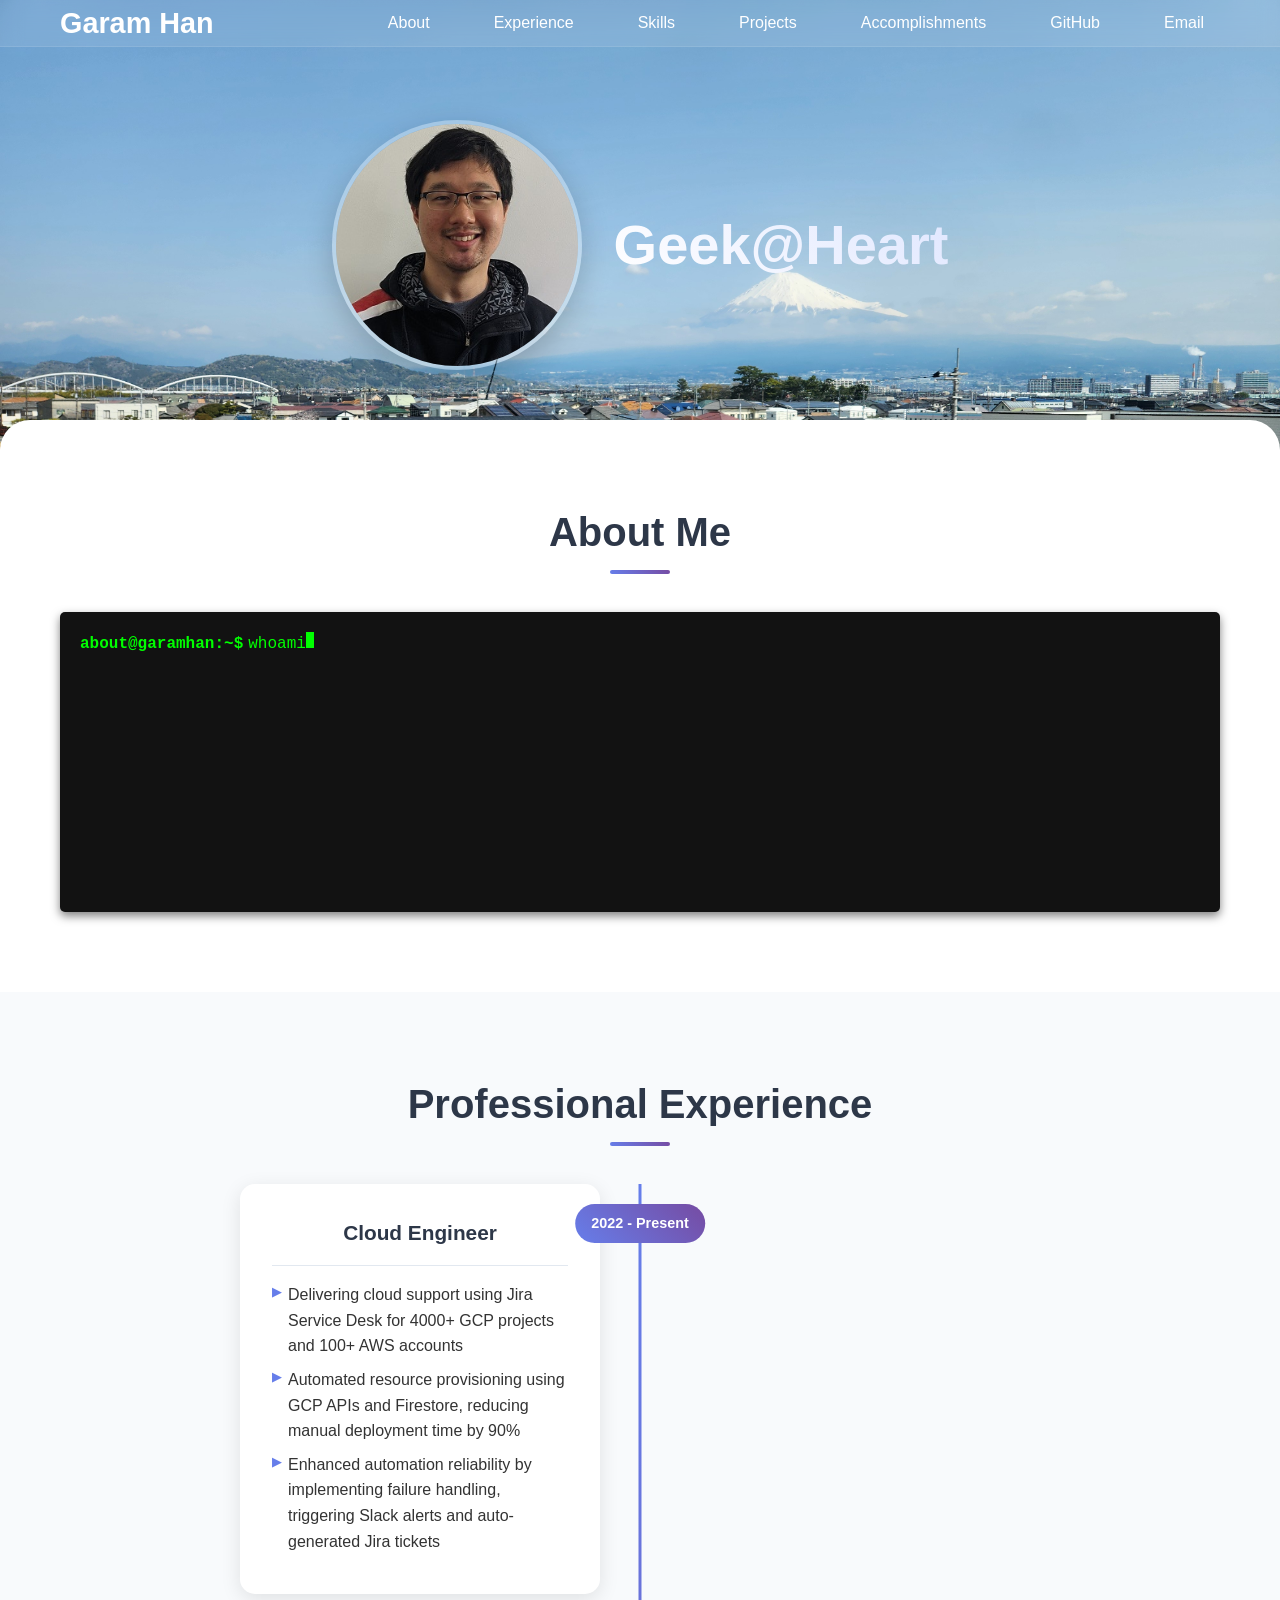
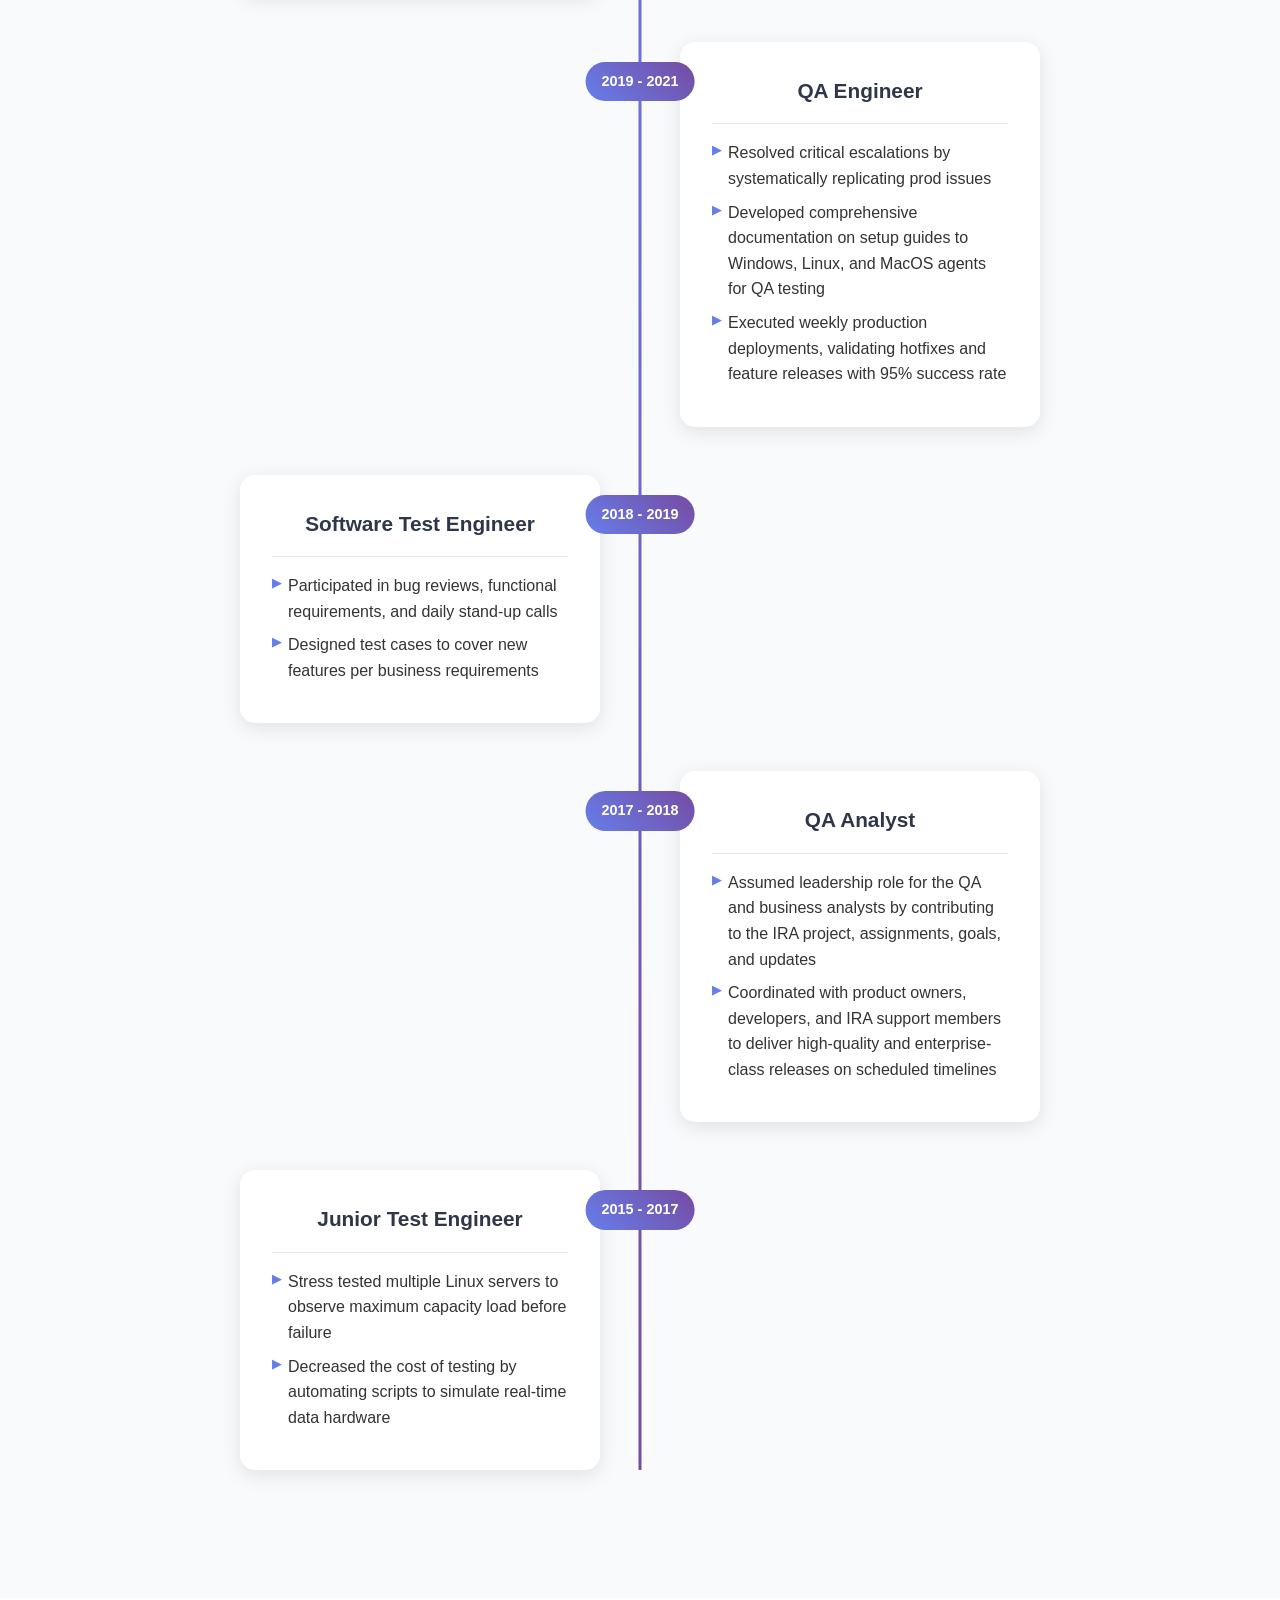
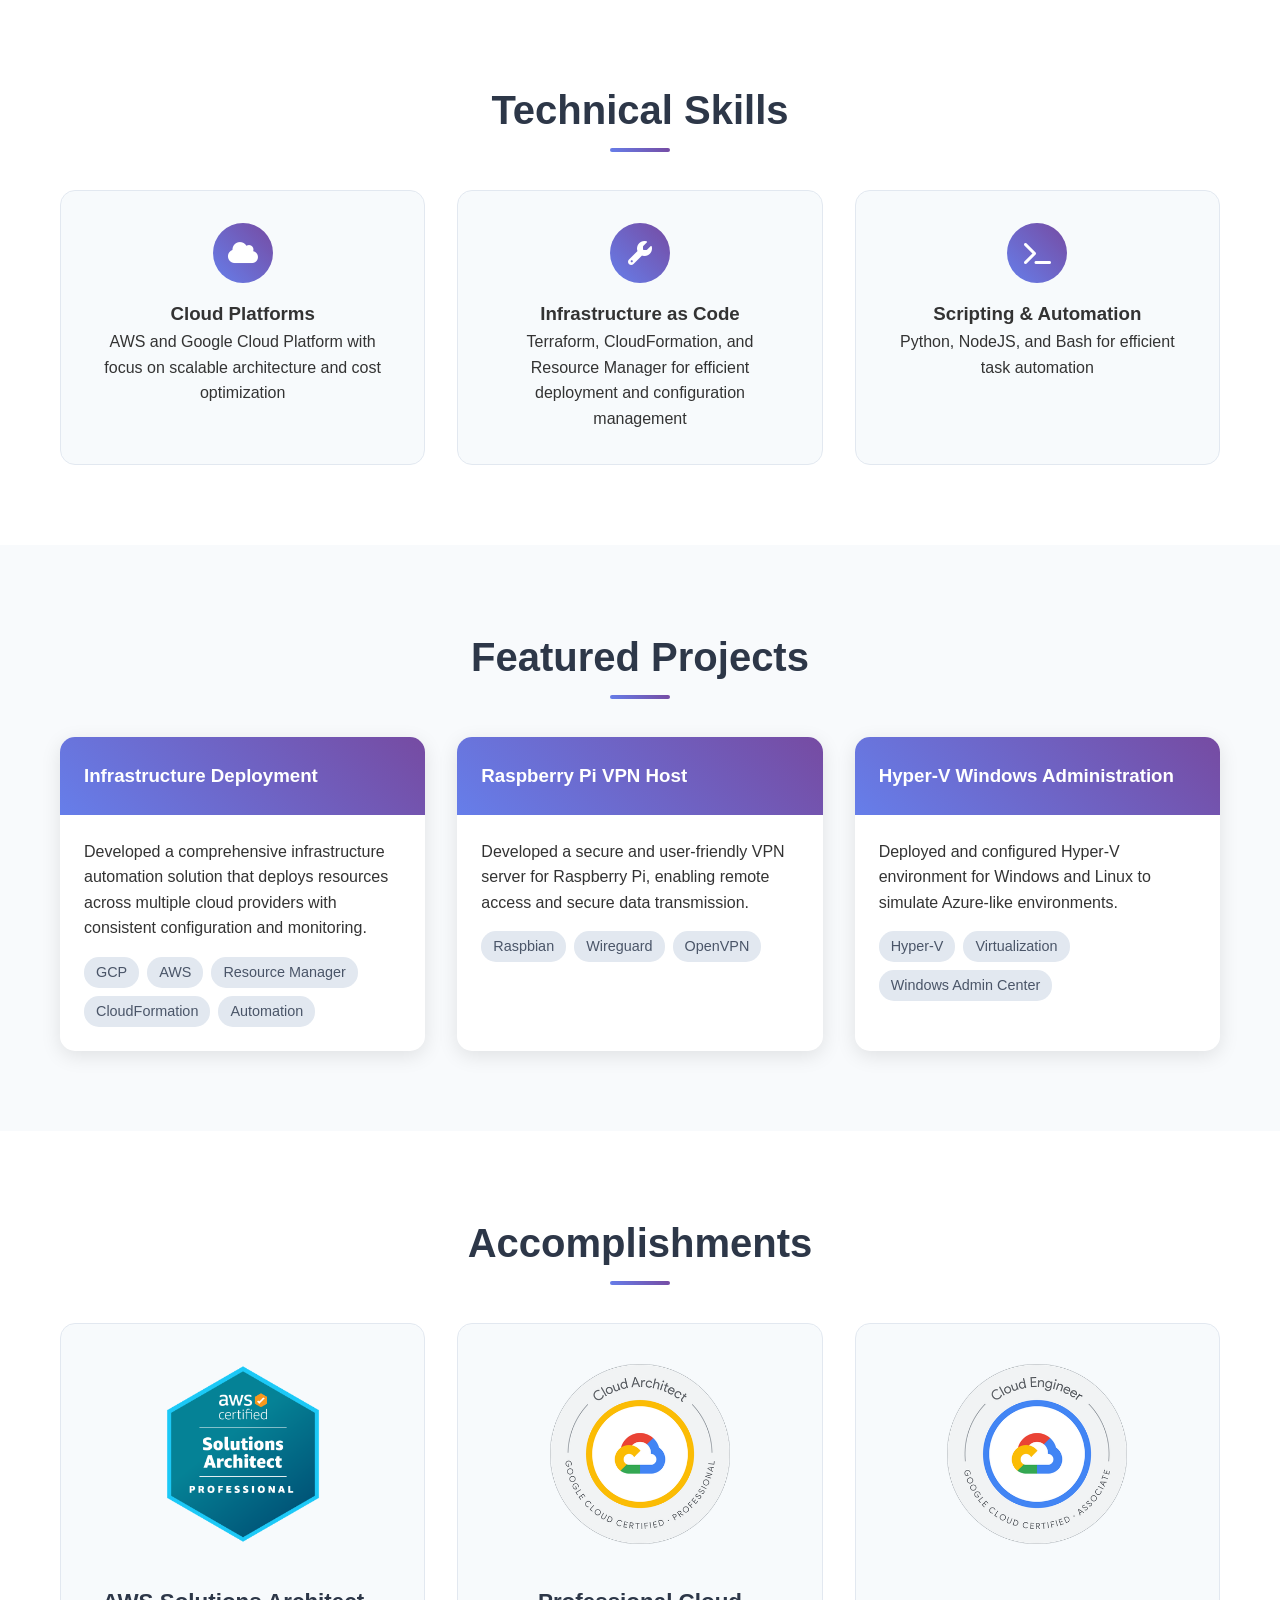
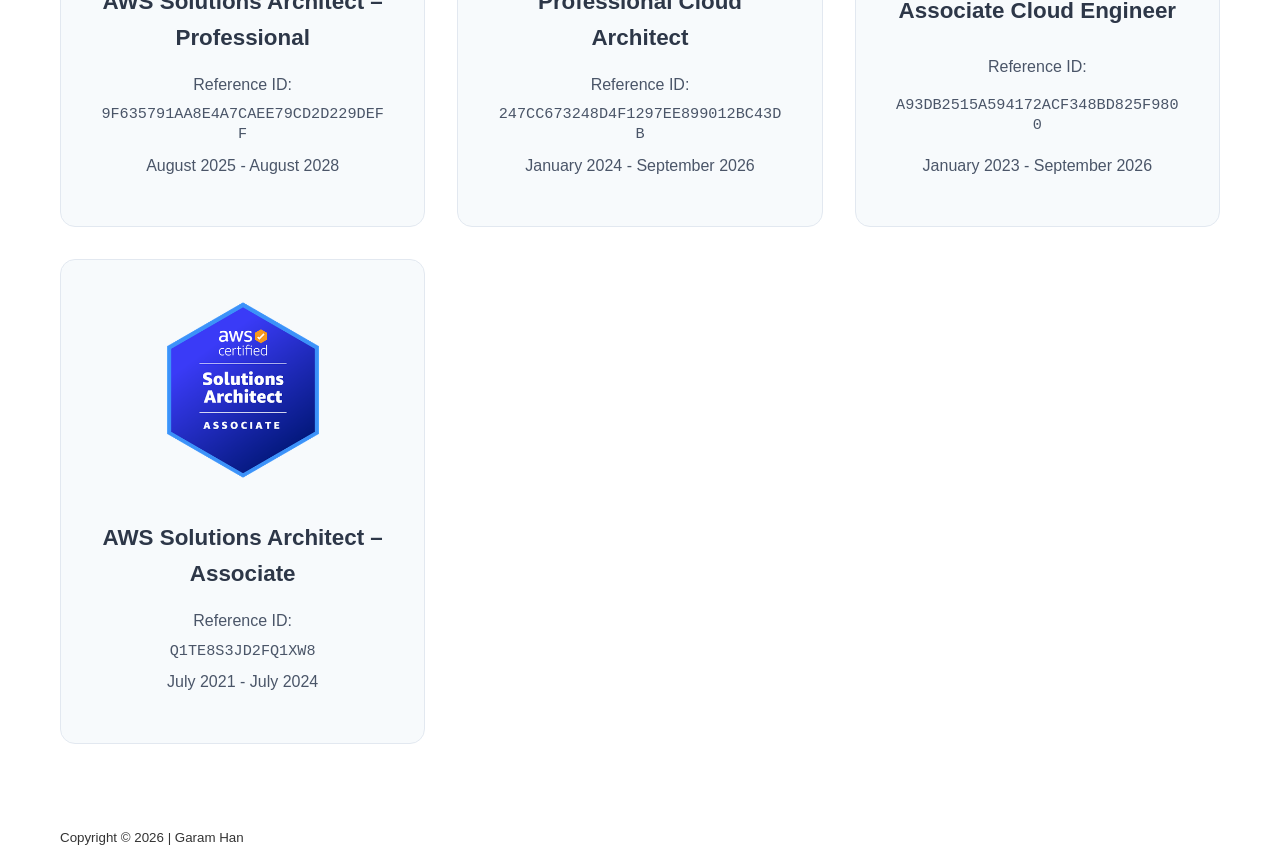
==== commit ac3b66a0: "Update certification end dates in index.html" ====
--- a/index.html
+++ b/index.html
@@ -310,14 +310,14 @@
                         <h3>Professional Cloud Architect</h3>
                         <p>Reference ID:</p>
                         <p>247CC673248D4F1297EE899012BC43DB</p>
-                        <p>January 2024 - January 2026</p>
+                        <p>January 2024 - September 2026</p>
                     </div>
                     <div class="skill-card fade-in-up">
                         <a href="https://www.credly.com/users/garam" class="image" target="_blank" rel="noopener noreferrer"><img src="images/ace.png" alt="" /></a>
                         <h3>Associate Cloud Engineer</h3>
                         <p>Reference ID:</p>
                         <p>A93DB2515A594172ACF348BD825F9800</p>
-                        <p>January 2023 - January 2026</p>
+                        <p>January 2023 - September 2026</p>
                     </div>
                     <div class="skill-card fade-in-up">
                         <a href="https://www.credly.com/users/garam" class="image" target="_blank" rel="noopener noreferrer"><img src="images/co2.png" alt="" /></a>
